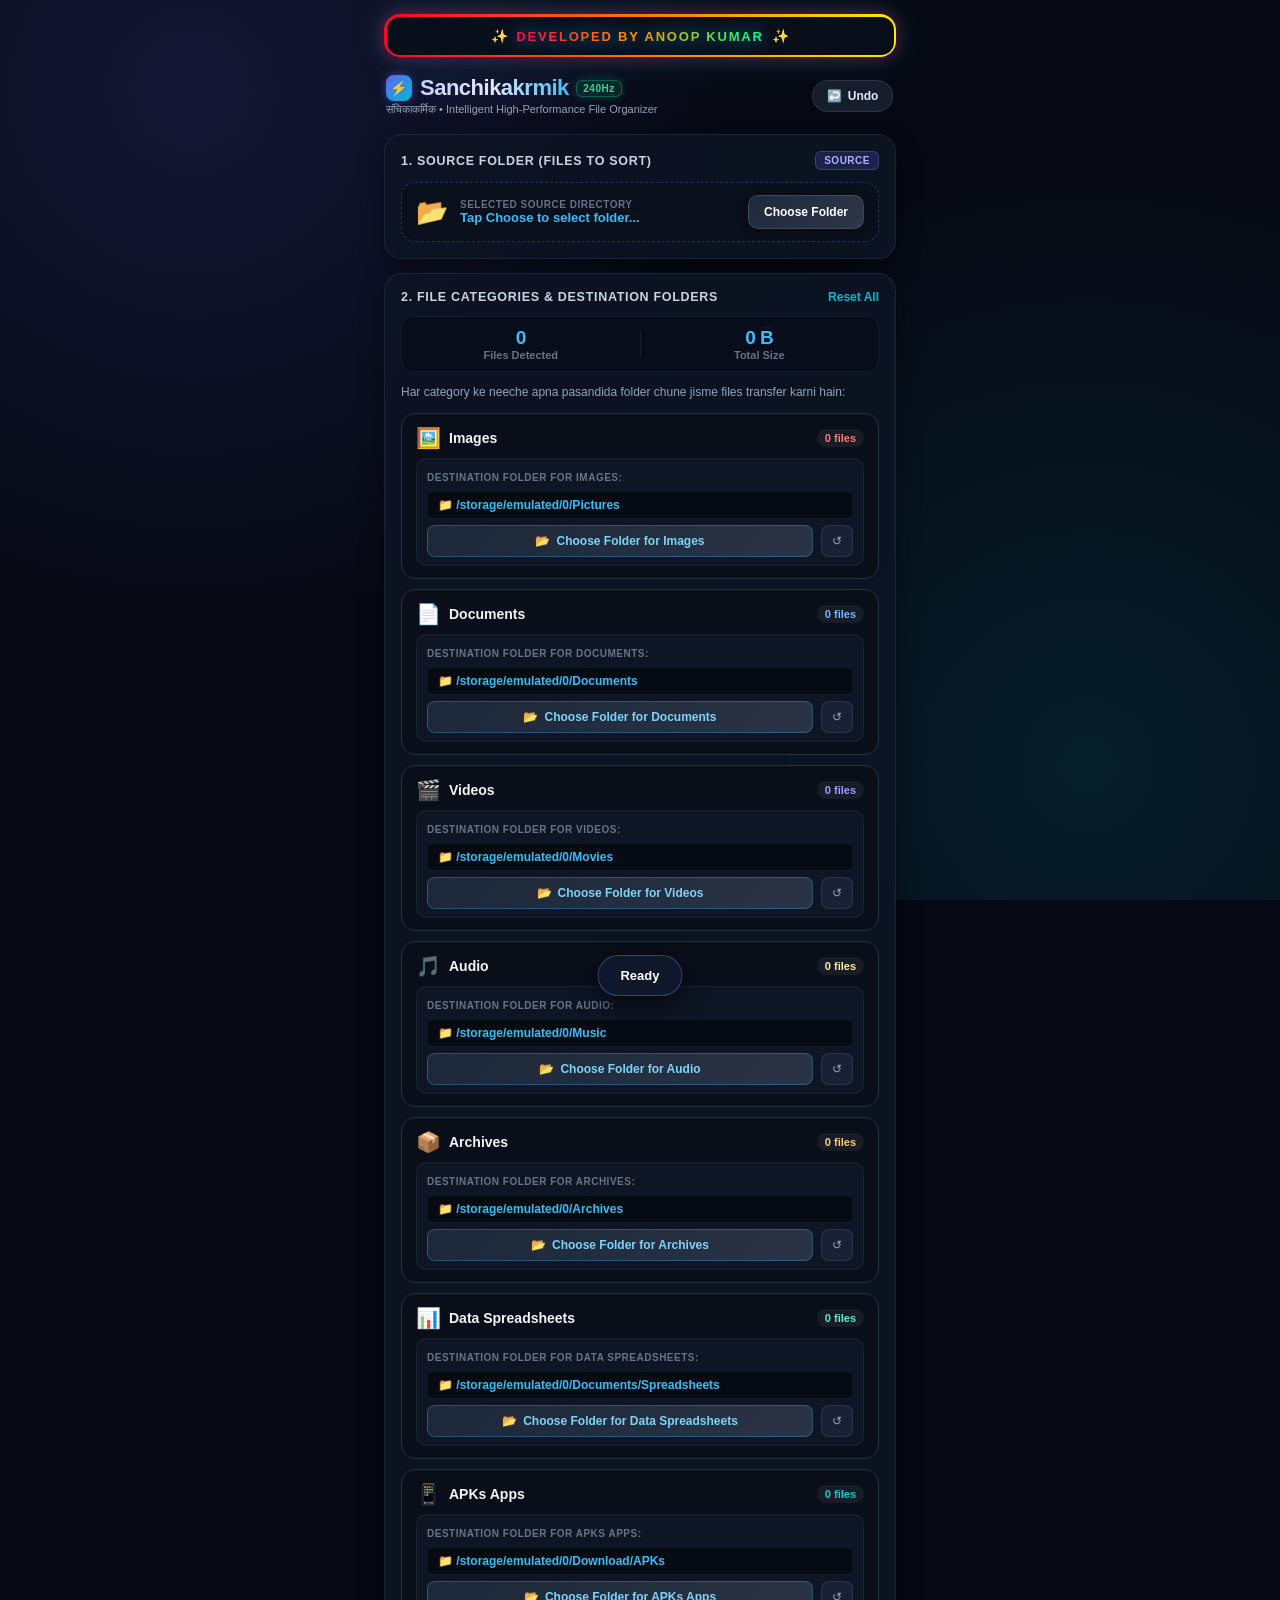
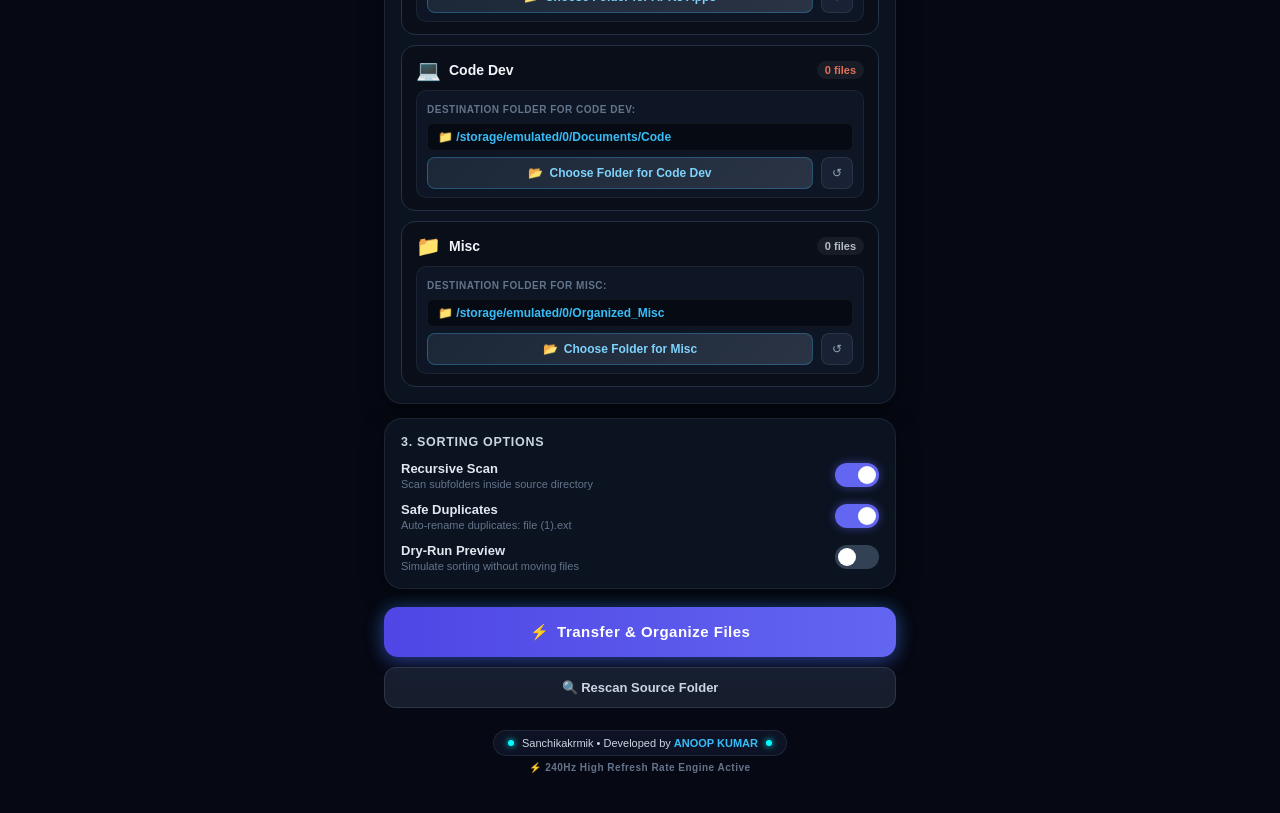
==== file-sorter-android/app/src/main/assets/index.html @ 0bb8a88a "feat: initial release of Sanchikakrmik Android app developed by ANOOP KUMAR - 100% Kotlin native imp" ====
<!DOCTYPE html>
<html lang="en">
<head>
    <meta charset="UTF-8">
    <meta name="viewport" content="width=device-width, initial-scale=1.0, maximum-scale=1.0, user-scalable=no, viewport-fit=cover">
    <title>Sanchikakrmik - Developed by ANOOP KUMAR</title>
    <link rel="stylesheet" href="style.css">
</head>
<body>

<div id="app">
    <!-- RGB BRANDING BANNER (Developed by ANOOP KUMAR in Chroma RGB) -->
    <div class="rgb-branding-card">
        <div class="rgb-glow-track"></div>
        <div class="rgb-content">
            <span class="rgb-sparkle-anim">✨</span>
            <div class="rgb-text-wrapper">
                <span class="rgb-text">DEVELOPED BY ANOOP KUMAR</span>
            </div>
            <span class="rgb-sparkle-anim">✨</span>
        </div>
    </div>

    <!-- App Header -->
    <header class="app-header">
        <div class="app-title-group">
            <div class="app-title-row">
                <span class="app-logo-badge">⚡</span>
                <h1 class="glow-title">Sanchikakrmik</h1>
                <span class="hz-badge">240Hz</span>
            </div>
            <p class="app-subtitle">संचिकाकर्मिक • Intelligent High-Performance File Organizer</p>
        </div>
        <button class="btn-icon-undo" id="btnUndo" onclick="onUndoClicked()" title="Revert last file move">
            <span class="undo-icon">↩️</span>
            <span>Undo</span>
        </button>
    </header>

    <!-- Permission Warning Banner -->
    <div class="perm-banner" id="permBanner" style="display: none;">
        <div class="perm-banner-content">
            <span class="perm-icon">⚠️</span>
            <div class="perm-text">
                <div class="perm-title">All Files Access Needed</div>
                <div class="perm-desc">Allow permission to access Download, DCIM & other folders without privacy blocks.</div>
            </div>
        </div>
        <button class="btn-grant-perm" onclick="requestStoragePermission()">Grant Access</button>
    </div>

    <!-- 1. Source Folder Selection Card -->
    <section class="card glass-card">
        <div class="card-header-row">
            <div class="card-title">1. Source Folder (Files to Sort)</div>
            <span class="badge badge-source">SOURCE</span>
        </div>
        <div class="folder-picker-box">
            <div class="folder-icon-pulse">📂</div>
            <div class="folder-info">
                <div class="folder-label">Selected Source Directory</div>
                <div class="folder-path" id="sourceFolderPath">Tap Choose to select folder...</div>
            </div>
            <button class="btn-browse" onclick="openFolderPicker('source')">Choose Folder</button>
        </div>
    </section>

    <!-- 2. Categories with Folder Selection Underneath Each Category -->
    <section class="card glass-card">
        <div class="card-header-row">
            <div class="card-title">2. File Categories & Destination Folders</div>
            <button class="btn-text-action" onclick="resetAllCategoryDestinations()">Reset All</button>
        </div>

        <div class="stats-row">
            <div class="stat-item">
                <div class="stat-val" id="totalFilesCount">0</div>
                <div class="stat-lbl">Files Detected</div>
            </div>
            <div class="stat-divider"></div>
            <div class="stat-item">
                <div class="stat-val" id="totalSizeText">0 B</div>
                <div class="stat-lbl">Total Size</div>
            </div>
        </div>

        <div class="section-hint">
            Har category ke neeche apna pasandida folder chune jisme files transfer karni hain:
        </div>

        <!-- Category Cards Container -->
        <div class="categories-container" id="categoriesContainer">
            <!-- Dynamically generated category cards -->
        </div>
    </section>

    <!-- 3. Sorting Options -->
    <section class="card glass-card">
        <div class="card-title">3. Sorting Options</div>
        <div class="options-list">
            <div class="option-row">
                <div class="option-text">
                    <span class="option-title">Recursive Scan</span>
                    <span class="option-desc">Scan subfolders inside source directory</span>
                </div>
                <label class="switch">
                    <input type="checkbox" id="toggleRecursive" checked onchange="onRecursiveToggle()">
                    <span class="slider"></span>
                </label>
            </div>
            <div class="option-row">
                <div class="option-text">
                    <span class="option-title">Safe Duplicates</span>
                    <span class="option-desc">Auto-rename duplicates: file (1).ext</span>
                </div>
                <label class="switch">
                    <input type="checkbox" id="toggleDuplicates" checked disabled>
                    <span class="slider"></span>
                </label>
            </div>
            <div class="option-row">
                <div class="option-text">
                    <span class="option-title">Dry-Run Preview</span>
                    <span class="option-desc">Simulate sorting without moving files</span>
                </div>
                <label class="switch">
                    <input type="checkbox" id="toggleDryRun">
                    <span class="slider"></span>
                </label>
            </div>
        </div>
    </section>

    <!-- Progress Card -->
    <section class="card glass-card" id="progressCard">
        <div class="progress-info">
            <span id="progressText">Transferring files...</span>
            <span id="progressPercent" class="rgb-pct-glow">0%</span>
        </div>
        <div class="progress-track">
            <div class="progress-fill" id="progressBarFill"></div>
        </div>
        <div class="progress-current-file" id="progressFile">Preparing files...</div>
    </section>

    <!-- Bottom Actions -->
    <div class="actions-group">
        <button class="btn-primary-rgb" id="btnStartSort" onclick="onStartSortClicked()">
            <span class="btn-icon">⚡</span>
            <span>Transfer &amp; Organize Files</span>
        </button>
        <button class="btn-secondary" id="btnScan" onclick="startScan()">
            <span>🔍 Rescan Source Folder</span>
        </button>
    </div>

    <!-- RGB Lighting Footer Branding -->
    <footer class="app-footer">
        <div class="rgb-footer-pill">
            <span class="rgb-glow-dot"></span>
            <span>Sanchikakrmik • Developed by <strong>ANOOP KUMAR</strong></span>
            <span class="rgb-glow-dot"></span>
        </div>
        <div class="hz-indicator">⚡ 240Hz High Refresh Rate Engine Active</div>
    </footer>
</div>

<!-- IN-APP FOLDER PICKER MODAL (Bypasses all Android Privacy Restrictions!) -->
<div class="modal-overlay" id="folderPickerModal" style="display: none;">
    <div class="modal-card">
        <div class="modal-header">
            <div class="modal-title-group">
                <span class="modal-icon">📂</span>
                <div class="modal-title" id="modalTitle">Select Folder</div>
            </div>
            <button class="btn-close-modal" onclick="closeFolderPicker()">✕</button>
        </div>

        <!-- Quick Shortcuts -->
        <div class="quick-shortcuts">
            <button class="chip" onclick="navigateShortcut('Download')">📥 Download</button>
            <button class="chip" onclick="navigateShortcut('Pictures')">🖼️ Pictures</button>
            <button class="chip" onclick="navigateShortcut('Music')">🎵 Music</button>
            <button class="chip" onclick="navigateShortcut('Movies')">🎬 Movies</button>
            <button class="chip" onclick="navigateShortcut('Documents')">📄 Documents</button>
            <button class="chip" onclick="navigateShortcut('DCIM')">📷 DCIM</button>
        </div>

        <!-- Breadcrumb Navigation Bar -->
        <div class="breadcrumbs-bar">
            <button class="btn-up-dir" id="btnUpDir" onclick="navigateUpDir()" title="Go up one folder">⬆️ Back</button>
            <div class="breadcrumb-path" id="breadcrumbPathText">/storage/emulated/0</div>
        </div>

        <!-- Folder List -->
        <div class="folder-list-container" id="modalFolderList">
            <div class="loading-folders">Loading folders...</div>
        </div>

        <!-- Modal Footer Actions -->
        <div class="modal-footer">
            <button class="btn-new-folder" onclick="promptCreateNewFolder()">+ New Folder</button>
            <button class="btn-select-current" onclick="confirmCurrentFolderSelection()">
                <span>✓ Select This Folder</span>
            </button>
        </div>
    </div>
</div>

<!-- Floating Toast -->
<div id="toast">Ready</div>

<script src="app.js"></script>

</body>
</html>
---- file-sorter-android/app/src/main/assets/style.css ----
:root {
    --bg-color: #060913;
    --card-bg: rgba(13, 20, 36, 0.85);
    --card-border: rgba(255, 255, 255, 0.08);
    --primary: #4f46e5;
    --primary-light: #6366f1;
    --accent-cyan: #06b6d4;
    --accent-emerald: #10b981;
    --text-main: #f8fafc;
    --text-muted: #94a3b8;
    --text-dim: #64748b;
    --success: #10b981;
    --warning: #f59e0b;
    --danger: #ef4444;

    /* 240Hz Easing Physics */
    --ease-240: cubic-bezier(0.16, 1, 0.3, 1);
}

* {
    box-sizing: border-box;
    margin: 0;
    padding: 0;
    font-family: -apple-system, BlinkMacSystemFont, "Segoe UI", Roboto, Helvetica, Arial, sans-serif;
    -webkit-tap-highlight-color: transparent;
    /* Force GPU Composition for 240Hz refresh rate */
    -webkit-font-smoothing: antialiased;
}

body {
    background-color: var(--bg-color);
    background-image: 
        radial-gradient(circle at 15% 10%, rgba(99, 102, 241, 0.15) 0%, transparent 40%),
        radial-gradient(circle at 85% 85%, rgba(6, 182, 212, 0.12) 0%, transparent 45%);
    background-attachment: fixed;
    color: var(--text-main);
    display: flex;
    justify-content: center;
    min-height: 100vh;
    overflow-x: hidden;
}

#app {
    width: 100%;
    max-width: 540px;
    padding: 14px;
    display: flex;
    flex-direction: column;
    gap: 14px;
    padding-bottom: 40px;
    transform: translate3d(0, 0, 0);
}

/* ======================================================== */
/* RGB LIGHTING BRANDING: "DEVELOPED BY ANOOP KUMAR"        */
/* ======================================================== */
.rgb-branding-card {
    position: relative;
    padding: 2.5px;
    border-radius: 16px;
    background: linear-gradient(
        90deg, 
        #ff0033, #ff7700, #ffea00, #00ff66, #00ffff, #0066ff, #9900ff, #ff00cc, #ff0033
    );
    background-size: 400% 400%;
    animation: rgb-chroma-flow 3.5s linear infinite;
    box-shadow: 
        0 0 16px rgba(255, 0, 100, 0.35),
        0 0 32px rgba(0, 255, 255, 0.2);
    transform: translate3d(0, 0, 0);
    will-change: background-position;
}

@keyframes rgb-chroma-flow {
    0% { background-position: 0% 50%; }
    50% { background-position: 100% 50%; }
    100% { background-position: 0% 50%; }
}

.rgb-content {
    background: #090e1b;
    border-radius: 13px;
    padding: 10px 14px;
    display: flex;
    align-items: center;
    justify-content: center;
    gap: 8px;
    position: relative;
}

.rgb-sparkle-anim {
    font-size: 14px;
    animation: sparkle-pulse 1.8s ease-in-out infinite alternate;
}

@keyframes sparkle-pulse {
    0% { transform: scale(0.85) rotate(0deg); opacity: 0.7; }
    100% { transform: scale(1.15) rotate(20deg); opacity: 1; }
}

.rgb-text {
    font-weight: 900;
    font-size: 13px;
    letter-spacing: 1.8px;
    text-transform: uppercase;
    background: linear-gradient(
        90deg, 
        #ff0055, #ff9900, #00ff88, #00ccff, #b700ff, #ff0077, #ff0055
    );
    background-size: 300% 300%;
    animation: rgb-text-shift 3s ease infinite;
    -webkit-background-clip: text;
    -webkit-text-fill-color: transparent;
    filter: drop-shadow(0 0 8px rgba(0, 220, 255, 0.6));
    text-align: center;
    white-space: nowrap;
}

@keyframes rgb-text-shift {
    0% { background-position: 0% 50%; }
    50% { background-position: 100% 50%; }
    100% { background-position: 0% 50%; }
}

/* ======================================================== */
/* APP HEADER & TITLE                                      */
/* ======================================================== */
.app-header {
    display: flex;
    justify-content: space-between;
    align-items: center;
    padding: 4px 2px;
}

.app-title-group {
    display: flex;
    flex-direction: column;
    gap: 2px;
}

.app-title-row {
    display: flex;
    align-items: center;
    gap: 8px;
}

.app-logo-badge {
    background: linear-gradient(135deg, #6366f1, #06b6d4);
    color: #fff;
    width: 26px;
    height: 26px;
    border-radius: 8px;
    display: flex;
    align-items: center;
    justify-content: center;
    font-size: 14px;
    box-shadow: 0 0 10px rgba(99, 102, 241, 0.5);
}

.glow-title {
    font-size: 22px;
    font-weight: 900;
    letter-spacing: -0.5px;
    background: linear-gradient(90deg, #c7d2fe, #e0e7ff, #38bdf8);
    -webkit-background-clip: text;
    -webkit-text-fill-color: transparent;
    filter: drop-shadow(0 0 12px rgba(99, 102, 241, 0.3));
}

.hz-badge {
    background: rgba(16, 185, 129, 0.15);
    border: 1px solid rgba(16, 185, 129, 0.4);
    color: #34d399;
    font-size: 10px;
    font-weight: 900;
    padding: 2px 6px;
    border-radius: 6px;
    letter-spacing: 0.5px;
    box-shadow: 0 0 8px rgba(52, 211, 153, 0.25);
}

.app-subtitle {
    font-size: 11px;
    color: var(--text-muted);
    font-weight: 500;
}

.btn-icon-undo {
    background: rgba(30, 41, 59, 0.7);
    border: 1px solid rgba(255, 255, 255, 0.1);
    color: #e2e8f0;
    padding: 8px 14px;
    border-radius: 20px;
    font-size: 12px;
    font-weight: 700;
    cursor: pointer;
    display: flex;
    align-items: center;
    gap: 6px;
    transition: transform 0.12s var(--ease-240), background 0.15s;
    backdrop-filter: blur(10px);
}

.btn-icon-undo:active {
    transform: scale(0.94);
    background: #334155;
}

/* ======================================================== */
/* PERMISSION WARNING BANNER                                */
/* ======================================================== */
.perm-banner {
    background: rgba(245, 158, 11, 0.12);
    border: 1px solid rgba(245, 158, 11, 0.45);
    border-radius: 14px;
    padding: 12px 14px;
    display: flex;
    align-items: center;
    justify-content: space-between;
    gap: 10px;
    backdrop-filter: blur(10px);
    animation: perm-glow 2.5s ease-in-out infinite alternate;
}

@keyframes perm-glow {
    0% { box-shadow: 0 0 10px rgba(245, 158, 11, 0.1); }
    100% { box-shadow: 0 0 20px rgba(245, 158, 11, 0.35); }
}

.perm-banner-content {
    display: flex;
    align-items: center;
    gap: 10px;
    flex: 1;
}

.perm-icon {
    font-size: 22px;
}

.perm-title {
    font-size: 13px;
    font-weight: 800;
    color: #fde68a;
}

.perm-desc {
    font-size: 11px;
    color: #cbd5e1;
    line-height: 1.3;
}

.btn-grant-perm {
    background: #f59e0b;
    color: #000;
    border: none;
    padding: 9px 14px;
    border-radius: 10px;
    font-size: 12px;
    font-weight: 800;
    cursor: pointer;
    flex-shrink: 0;
    box-shadow: 0 2px 10px rgba(245, 158, 11, 0.4);
    transition: transform 0.12s var(--ease-240);
}

.btn-grant-perm:active {
    transform: scale(0.95);
}

/* ======================================================== */
/* GLASS CARDS                                              */
/* ======================================================== */
.card {
    border-radius: 18px;
    padding: 16px;
    display: flex;
    flex-direction: column;
    gap: 12px;
    box-shadow: 0 8px 24px rgba(0, 0, 0, 0.4);
    position: relative;
    overflow: hidden;
}

.glass-card {
    background: var(--card-bg);
    border: 1px solid var(--card-border);
    backdrop-filter: blur(20px);
    -webkit-backdrop-filter: blur(20px);
}

.card-header-row {
    display: flex;
    justify-content: space-between;
    align-items: center;
}

.card-title {
    font-size: 12.5px;
    font-weight: 800;
    color: #cbd5e1;
    text-transform: uppercase;
    letter-spacing: 0.7px;
}

.badge-source {
    background: rgba(99, 102, 241, 0.2);
    color: #a5b4fc;
    border: 1px solid rgba(99, 102, 241, 0.4);
    font-size: 10px;
    font-weight: 800;
    padding: 3px 8px;
    border-radius: 6px;
    letter-spacing: 0.5px;
}

.btn-text-action {
    background: none;
    border: none;
    color: var(--accent-cyan);
    font-size: 12px;
    font-weight: 700;
    cursor: pointer;
    transition: opacity 0.15s;
}

.btn-text-action:active {
    opacity: 0.6;
}

.section-hint {
    font-size: 12px;
    color: var(--text-muted);
    line-height: 1.4;
}

/* Folder Picker Box */
.folder-picker-box {
    display: flex;
    align-items: center;
    gap: 12px;
    background: rgba(10, 16, 28, 0.85);
    padding: 12px 14px;
    border-radius: 14px;
    border: 1px dashed rgba(99, 102, 241, 0.35);
    transition: border-color 0.2s;
}

.folder-icon-pulse {
    font-size: 26px;
    animation: folder-glow 3s infinite alternate;
}

@keyframes folder-glow {
    0% { transform: scale(1); filter: drop-shadow(0 0 2px rgba(99, 102, 241, 0.3)); }
    100% { transform: scale(1.05); filter: drop-shadow(0 0 8px rgba(6, 182, 212, 0.6)); }
}

.folder-info {
    flex: 1;
    overflow: hidden;
}

.folder-label {
    font-size: 10px;
    color: var(--text-dim);
    text-transform: uppercase;
    font-weight: 700;
    letter-spacing: 0.5px;
}

.folder-path {
    font-size: 13px;
    font-weight: 700;
    color: #38bdf8;
    white-space: nowrap;
    overflow: hidden;
    text-overflow: ellipsis;
}

.btn-browse {
    background: linear-gradient(135deg, #1e293b, #2d3748);
    color: #fff;
    border: 1px solid rgba(255, 255, 255, 0.12);
    padding: 9px 15px;
    border-radius: 10px;
    font-size: 12px;
    font-weight: 800;
    cursor: pointer;
    flex-shrink: 0;
    box-shadow: 0 2px 8px rgba(0, 0, 0, 0.3);
    transition: transform 0.12s var(--ease-240), background 0.15s;
}

.btn-browse:active {
    transform: scale(0.95);
    background: #3b4e6b;
}

/* Stats Row */
.stats-row {
    display: flex;
    justify-content: space-around;
    align-items: center;
    padding: 10px 0;
    background: rgba(8, 14, 26, 0.85);
    border-radius: 12px;
    border: 1px solid rgba(255, 255, 255, 0.04);
}

.stat-item {
    text-align: center;
    flex: 1;
}

.stat-divider {
    width: 1px;
    height: 26px;
    background: rgba(255, 255, 255, 0.08);
}

.stat-val {
    font-size: 19px;
    font-weight: 900;
    color: #38bdf8;
    letter-spacing: -0.5px;
}

.stat-lbl {
    font-size: 11px;
    color: var(--text-dim);
    font-weight: 700;
}

/* ======================================================== */
/* CATEGORY CARDS WITH DESTINATION UNDERNEATH               */
/* ======================================================== */
.categories-container {
    display: flex;
    flex-direction: column;
    gap: 10px;
}

.category-card {
    background: rgba(9, 14, 25, 0.9);
    border: 1px solid var(--card-border);
    border-radius: 14px;
    padding: 12px 14px;
    display: flex;
    flex-direction: column;
    gap: 8px;
    transition: transform 0.15s var(--ease-240), border-color 0.2s;
    position: relative;
    overflow: hidden;
}

.category-card-top {
    display: flex;
    justify-content: space-between;
    align-items: center;
}

.category-title-wrap {
    display: flex;
    align-items: center;
    gap: 8px;
}

.cat-icon-badge {
    font-size: 20px;
}

.cat-title-name {
    font-size: 14px;
    font-weight: 800;
    color: #f1f5f9;
}

.cat-files-badge {
    font-size: 11px;
    font-weight: 800;
    padding: 3px 8px;
    border-radius: 10px;
    background: rgba(255, 255, 255, 0.06);
}

/* Destination Folder Box Directly Under Each Category */
.category-card-dest-box {
    background: rgba(18, 26, 44, 0.7);
    border: 1px solid rgba(255, 255, 255, 0.06);
    border-radius: 10px;
    padding: 8px 10px;
    display: flex;
    flex-direction: column;
    gap: 6px;
}

.cat-dest-label {
    font-size: 10px;
    color: var(--text-dim);
    text-transform: uppercase;
    font-weight: 700;
    letter-spacing: 0.5px;
}

.cat-dest-path-text {
    font-size: 12px;
    font-weight: 700;
    color: #38bdf8;
    white-space: nowrap;
    overflow: hidden;
    text-overflow: ellipsis;
    background: rgba(6, 10, 18, 0.9);
    padding: 6px 10px;
    border-radius: 6px;
    border: 1px solid rgba(255, 255, 255, 0.05);
}

.cat-dest-actions {
    display: flex;
    align-items: center;
    gap: 8px;
}

.btn-cat-choose-folder {
    flex: 1;
    background: linear-gradient(135deg, rgba(30, 41, 59, 0.9), rgba(45, 55, 72, 0.9));
    border: 1px solid rgba(56, 189, 248, 0.3);
    color: #7dd3fc;
    padding: 8px 12px;
    border-radius: 8px;
    font-size: 12px;
    font-weight: 800;
    cursor: pointer;
    display: flex;
    align-items: center;
    justify-content: center;
    gap: 6px;
    transition: transform 0.12s var(--ease-240), border-color 0.15s;
}

.btn-cat-choose-folder:active {
    transform: scale(0.97);
    border-color: #38bdf8;
}

.btn-cat-reset-dest {
    background: rgba(30, 41, 59, 0.7);
    border: 1px solid rgba(255, 255, 255, 0.08);
    color: var(--text-muted);
    padding: 8px 10px;
    border-radius: 8px;
    font-size: 12px;
    cursor: pointer;
    transition: transform 0.12s;
}

.btn-cat-reset-dest:active {
    transform: scale(0.92);
}

/* ======================================================== */
/* OPTIONS & SWITCHES                                       */
/* ======================================================== */
.options-list {
    display: flex;
    flex-direction: column;
    gap: 12px;
}

.option-row {
    display: flex;
    justify-content: space-between;
    align-items: center;
    font-size: 13px;
    color: #e2e8f0;
}

.option-text {
    display: flex;
    flex-direction: column;
    gap: 2px;
}

.option-title {
    font-weight: 700;
    font-size: 13px;
}

.option-desc {
    font-size: 11px;
    color: var(--text-dim);
}

.switch {
    position: relative;
    display: inline-block;
    width: 44px;
    height: 24px;
    flex-shrink: 0;
}

.switch input {
    opacity: 0;
    width: 0;
    height: 0;
}

.slider {
    position: absolute;
    cursor: pointer;
    top: 0; left: 0; right: 0; bottom: 0;
    background-color: #334155;
    transition: .22s var(--ease-240);
    border-radius: 24px;
}

.slider:before {
    position: absolute;
    content: "";
    height: 18px;
    width: 18px;
    left: 3px;
    bottom: 3px;
    background-color: white;
    transition: .22s var(--ease-240);
    border-radius: 50%;
}

input:checked + .slider {
    background-color: var(--primary-light);
    box-shadow: 0 0 10px rgba(99, 102, 241, 0.5);
}

input:checked + .slider:before {
    transform: translateX(20px);
}

/* ======================================================== */
/* ACTION BUTTONS & RGB CTA                                 */
/* ======================================================== */
.actions-group {
    display: flex;
    flex-direction: column;
    gap: 10px;
    margin-top: 4px;
}

.btn-primary-rgb {
    position: relative;
    background: linear-gradient(90deg, #4f46e5, #6366f1, #06b6d4, #4f46e5);
    background-size: 300% 300%;
    animation: rgb-btn-flow 4s ease infinite;
    color: #fff;
    border: none;
    padding: 16px;
    border-radius: 14px;
    font-size: 15px;
    font-weight: 900;
    letter-spacing: 0.5px;
    cursor: pointer;
    box-shadow: 
        0 4px 18px rgba(79, 70, 229, 0.45),
        0 0 20px rgba(6, 182, 212, 0.25);
    display: flex;
    justify-content: center;
    align-items: center;
    gap: 8px;
    transition: transform 0.12s var(--ease-240);
}

@keyframes rgb-btn-flow {
    0% { background-position: 0% 50%; }
    50% { background-position: 100% 50%; }
    100% { background-position: 0% 50%; }
}

.btn-primary-rgb:active {
    transform: scale(0.97);
}

.btn-primary-rgb:disabled {
    opacity: 0.6;
    cursor: not-allowed;
    animation: none;
}

.btn-secondary {
    background: rgba(30, 41, 59, 0.7);
    border: 1px solid rgba(255, 255, 255, 0.1);
    color: #cbd5e1;
    padding: 12px;
    border-radius: 12px;
    font-size: 13px;
    font-weight: 800;
    cursor: pointer;
    transition: transform 0.12s var(--ease-240), background 0.15s;
    backdrop-filter: blur(10px);
}

.btn-secondary:active {
    transform: scale(0.97);
    background: #334155;
}

/* ======================================================== */
/* PROGRESS CARD WITH FLOWING RGB GLOW                      */
/* ======================================================== */
#progressCard {
    display: none;
    background: rgba(15, 23, 42, 0.95);
    border: 1px solid rgba(99, 102, 241, 0.5);
    box-shadow: 0 0 20px rgba(99, 102, 241, 0.3);
}

.progress-info {
    display: flex;
    justify-content: space-between;
    font-size: 12px;
    font-weight: 800;
}

.rgb-pct-glow {
    color: #38bdf8;
    text-shadow: 0 0 8px rgba(56, 189, 248, 0.7);
}

.progress-track {
    width: 100%;
    height: 10px;
    background: rgba(30, 41, 59, 0.8);
    border-radius: 6px;
    overflow: hidden;
}

.progress-fill {
    width: 0%;
    height: 100%;
    background: linear-gradient(90deg, #38bdf8, #818cf8, #f43f5e, #38bdf8);
    background-size: 200% 200%;
    animation: rgb-progress-shine 1.8s linear infinite;
    transition: width 0.12s var(--ease-240);
}

@keyframes rgb-progress-shine {
    0% { background-position: 0% 50%; }
    100% { background-position: 100% 50%; }
}

.progress-current-file {
    font-size: 11px;
    color: #94a3b8;
    white-space: nowrap;
    overflow: hidden;
    text-overflow: ellipsis;
}

/* ======================================================== */
/* FOOTER BRANDING                                          */
/* ======================================================== */
.app-footer {
    display: flex;
    flex-direction: column;
    align-items: center;
    gap: 6px;
    padding-top: 8px;
    text-align: center;
}

.rgb-footer-pill {
    display: inline-flex;
    align-items: center;
    gap: 8px;
    background: rgba(15, 23, 42, 0.8);
    border: 1px solid rgba(255, 255, 255, 0.08);
    padding: 6px 14px;
    border-radius: 20px;
    font-size: 11px;
    color: #cbd5e1;
    backdrop-filter: blur(10px);
}

.rgb-footer-pill strong {
    color: #38bdf8;
}

.rgb-glow-dot {
    width: 6px;
    height: 6px;
    border-radius: 50%;
    background: #00ffff;
    box-shadow: 0 0 6px #00ffff;
    animation: rgb-dot-pulse 2s infinite alternate;
}

@keyframes rgb-dot-pulse {
    0% { background: #ff0055; box-shadow: 0 0 6px #ff0055; }
    50% { background: #00ff88; box-shadow: 0 0 6px #00ff88; }
    100% { background: #00ccff; box-shadow: 0 0 6px #00ccff; }
}

.hz-indicator {
    font-size: 10px;
    font-weight: 700;
    color: var(--text-dim);
    letter-spacing: 0.5px;
}

/* ======================================================== */
/* IN-APP FOLDER PICKER MODAL                               */
/* ======================================================== */
.modal-overlay {
    position: fixed;
    top: 0; left: 0; right: 0; bottom: 0;
    background: rgba(0, 0, 0, 0.85);
    backdrop-filter: blur(8px);
    -webkit-backdrop-filter: blur(8px);
    z-index: 2000;
    display: flex;
    justify-content: center;
    align-items: flex-end;
    padding: 0;
    animation: fadeIn 0.18s var(--ease-240);
}

@keyframes fadeIn {
    from { opacity: 0; }
    to { opacity: 1; }
}

@media (min-width: 540px) {
    .modal-overlay {
        align-items: center;
        padding: 20px;
    }
}

.modal-card {
    background: #0e1424;
    border: 1px solid rgba(255, 255, 255, 0.1);
    border-top-left-radius: 22px;
    border-top-right-radius: 22px;
    width: 100%;
    max-width: 520px;
    height: 84vh;
    display: flex;
    flex-direction: column;
    box-shadow: 0 -10px 40px rgba(0, 0, 0, 0.85);
    overflow: hidden;
    animation: slideUp 0.22s var(--ease-240);
}

@keyframes slideUp {
    from { transform: translateY(50px); opacity: 0.7; }
    to { transform: translateY(0); opacity: 1; }
}

@media (min-width: 540px) {
    .modal-card {
        border-radius: 22px;
        height: 76vh;
    }
}

.modal-header {
    display: flex;
    justify-content: space-between;
    align-items: center;
    padding: 14px 18px;
    border-bottom: 1px solid rgba(255, 255, 255, 0.08);
}

.modal-title-group {
    display: flex;
    align-items: center;
    gap: 8px;
}

.modal-icon {
    font-size: 18px;
}

.modal-title {
    font-size: 15px;
    font-weight: 800;
    color: #f3f4f6;
}

.btn-close-modal {
    background: rgba(255, 255, 255, 0.08);
    border: none;
    color: #cbd5e1;
    width: 32px;
    height: 32px;
    border-radius: 50%;
    font-size: 14px;
    font-weight: 700;
    cursor: pointer;
    display: flex;
    align-items: center;
    justify-content: center;
    transition: transform 0.12s;
}

.btn-close-modal:active {
    transform: scale(0.9);
}

/* Quick Shortcuts */
.quick-shortcuts {
    display: flex;
    gap: 6px;
    padding: 8px 14px;
    overflow-x: auto;
    background: rgba(6, 10, 18, 0.8);
    border-bottom: 1px solid rgba(255, 255, 255, 0.05);
    white-space: nowrap;
    -webkit-overflow-scrolling: touch;
}

.chip {
    background: rgba(30, 41, 59, 0.8);
    border: 1px solid rgba(255, 255, 255, 0.08);
    color: #cbd5e1;
    padding: 6px 11px;
    border-radius: 14px;
    font-size: 11px;
    font-weight: 700;
    cursor: pointer;
    flex-shrink: 0;
    transition: transform 0.12s, background 0.15s;
}

.chip:active {
    transform: scale(0.94);
    background: #38bdf8;
    color: #000;
}

/* Breadcrumbs */
.breadcrumbs-bar {
    display: flex;
    align-items: center;
    gap: 8px;
    padding: 10px 14px;
    background: rgba(10, 15, 26, 0.9);
    border-bottom: 1px solid rgba(255, 255, 255, 0.05);
}

.btn-up-dir {
    background: rgba(30, 41, 59, 0.8);
    border: 1px solid rgba(255, 255, 255, 0.1);
    color: #e5e7eb;
    padding: 5px 10px;
    border-radius: 8px;
    font-size: 11px;
    font-weight: 800;
    cursor: pointer;
    flex-shrink: 0;
    transition: transform 0.12s;
}

.btn-up-dir:active {
    transform: scale(0.92);
}

.breadcrumb-path {
    font-size: 12px;
    font-weight: 700;
    color: #38bdf8;
    white-space: nowrap;
    overflow: hidden;
    text-overflow: ellipsis;
}

/* Folder List */
.folder-list-container {
    flex: 1;
    overflow-y: auto;
    padding: 8px 12px;
    display: flex;
    flex-direction: column;
    gap: 5px;
}

.folder-item {
    display: flex;
    align-items: center;
    gap: 12px;
    padding: 11px 13px;
    border-radius: 12px;
    cursor: pointer;
    transition: background 0.12s var(--ease-240), transform 0.12s;
    background: rgba(255, 255, 255, 0.02);
    border: 1px solid rgba(255, 255, 255, 0.03);
}

.folder-item:active {
    background: rgba(99, 102, 241, 0.15);
    border-color: rgba(99, 102, 241, 0.3);
    transform: scale(0.985);
}

.folder-item-icon {
    font-size: 20px;
}

.folder-item-name {
    font-size: 13px;
    font-weight: 700;
    color: #f3f4f6;
    flex: 1;
    white-space: nowrap;
    overflow: hidden;
    text-overflow: ellipsis;
}

.folder-item-chevron {
    color: var(--text-dim);
    font-size: 14px;
}

.loading-folders, .empty-folders {
    text-align: center;
    color: var(--text-muted);
    font-size: 13px;
    padding: 36px 12px;
}

/* Modal Footer */
.modal-footer {
    display: flex;
    align-items: center;
    gap: 10px;
    padding: 12px 14px;
    background: rgba(8, 12, 22, 0.95);
    border-top: 1px solid rgba(255, 255, 255, 0.06);
}

.btn-new-folder {
    background: rgba(30, 41, 59, 0.8);
    border: 1px solid rgba(255, 255, 255, 0.1);
    color: #cbd5e1;
    padding: 12px 14px;
    border-radius: 10px;
    font-size: 12px;
    font-weight: 800;
    cursor: pointer;
    white-space: nowrap;
    transition: transform 0.12s;
}

.btn-new-folder:active {
    transform: scale(0.94);
}

.btn-select-current {
    flex: 1;
    background: linear-gradient(90deg, #10b981, #059669);
    border: none;
    color: #fff;
    padding: 12px 16px;
    border-radius: 10px;
    font-size: 13px;
    font-weight: 900;
    cursor: pointer;
    box-shadow: 0 2px 12px rgba(16, 185, 129, 0.4);
    text-align: center;
    transition: transform 0.12s var(--ease-240);
}

.btn-select-current:active {
    transform: scale(0.97);
}

/* Toast */
#toast {
    position: fixed;
    bottom: 24px;
    left: 50%;
    transform: translateX(-50%) translateY(120px);
    background: #0f172a;
    border: 1px solid rgba(99, 102, 241, 0.5);
    color: #fff;
    padding: 12px 22px;
    border-radius: 30px;
    font-size: 13px;
    font-weight: 700;
    box-shadow: 0 8px 26px rgba(0, 0, 0, 0.7);
    transition: transform 0.25s var(--ease-240);
    z-index: 3000;
    max-width: 90vw;
    text-align: center;
}

#toast.show {
    transform: translateX(-50%) translateY(0);
}
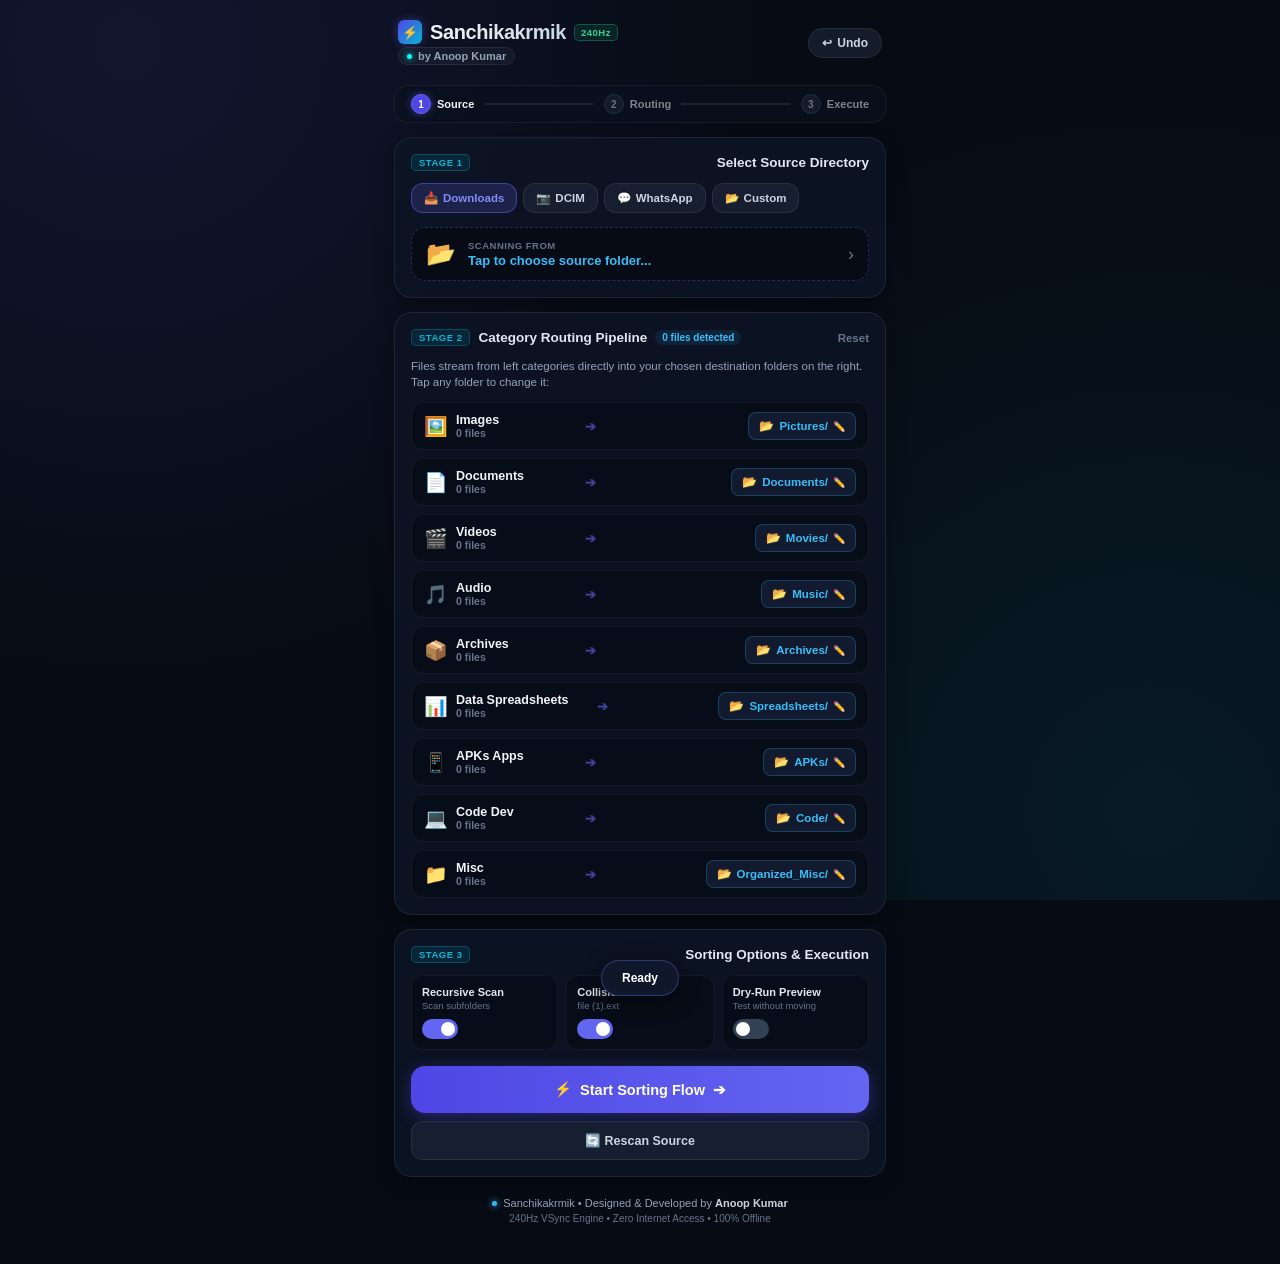
==== commit 080a1892: "feat(ui): redesign interface using guided pipeline flow and discreet branding - Visual 3-Stage Pipel" ====
--- a/file-sorter-android/app/src/main/assets/index.html
+++ b/file-sorter-android/app/src/main/assets/index.html
@@ -3,125 +3,151 @@
 <head>
     <meta charset="UTF-8">
     <meta name="viewport" content="width=device-width, initial-scale=1.0, maximum-scale=1.0, user-scalable=no, viewport-fit=cover">
-    <title>Sanchikakrmik - Developed by ANOOP KUMAR</title>
+    <title>Sanchikakrmik - Intelligent Storage Flow</title>
     <link rel="stylesheet" href="style.css">
 </head>
 <body>
 
 <div id="app">
-    <!-- RGB BRANDING BANNER (Developed by ANOOP KUMAR in Chroma RGB) -->
-    <div class="rgb-branding-card">
-        <div class="rgb-glow-track"></div>
-        <div class="rgb-content">
-            <span class="rgb-sparkle-anim">✨</span>
-            <div class="rgb-text-wrapper">
-                <span class="rgb-text">DEVELOPED BY ANOOP KUMAR</span>
-            </div>
-            <span class="rgb-sparkle-anim">✨</span>
-        </div>
-    </div>
-
-    <!-- App Header -->
+    <!-- Header with discreet, elegant branding -->
     <header class="app-header">
-        <div class="app-title-group">
-            <div class="app-title-row">
-                <span class="app-logo-badge">⚡</span>
-                <h1 class="glow-title">Sanchikakrmik</h1>
-                <span class="hz-badge">240Hz</span>
-            </div>
-            <p class="app-subtitle">संचिकाकर्मिक • Intelligent High-Performance File Organizer</p>
-        </div>
-        <button class="btn-icon-undo" id="btnUndo" onclick="onUndoClicked()" title="Revert last file move">
-            <span class="undo-icon">↩️</span>
+        <div class="brand-group">
+            <div class="logo-title-row">
+                <div class="logo-gem">⚡</div>
+                <h1 class="brand-title">Sanchikakrmik</h1>
+                <span class="hz-tag">240Hz</span>
+            </div>
+            <div class="creator-badge" title="Developer">
+                <span class="rgb-mini-pulse"></span>
+                <span class="creator-text">by Anoop Kumar</span>
+            </div>
+        </div>
+
+        <button class="btn-undo-subtle" id="btnUndo" onclick="onUndoClicked()" title="Revert last move operation">
+            <span class="undo-icon">↩</span>
             <span>Undo</span>
         </button>
     </header>
 
-    <!-- Permission Warning Banner -->
-    <div class="perm-banner" id="permBanner" style="display: none;">
-        <div class="perm-banner-content">
-            <span class="perm-icon">⚠️</span>
-            <div class="perm-text">
+    <!-- Storage Permission Banner (auto-hides when granted) -->
+    <div class="perm-card" id="permBanner" style="display: none;">
+        <div class="perm-left">
+            <span class="perm-icon">🛡️</span>
+            <div class="perm-copy">
                 <div class="perm-title">All Files Access Needed</div>
-                <div class="perm-desc">Allow permission to access Download, DCIM & other folders without privacy blocks.</div>
-            </div>
-        </div>
-        <button class="btn-grant-perm" onclick="requestStoragePermission()">Grant Access</button>
+                <div class="perm-sub">Allow permission to access Download, DCIM & other folders without privacy blocks.</div>
+            </div>
+        </div>
+        <button class="btn-perm-grant" onclick="requestStoragePermission()">Grant Access</button>
     </div>
 
-    <!-- 1. Source Folder Selection Card -->
-    <section class="card glass-card">
-        <div class="card-header-row">
-            <div class="card-title">1. Source Folder (Files to Sort)</div>
-            <span class="badge badge-source">SOURCE</span>
-        </div>
-        <div class="folder-picker-box">
-            <div class="folder-icon-pulse">📂</div>
-            <div class="folder-info">
-                <div class="folder-label">Selected Source Directory</div>
-                <div class="folder-path" id="sourceFolderPath">Tap Choose to select folder...</div>
-            </div>
-            <button class="btn-browse" onclick="openFolderPicker('source')">Choose Folder</button>
+    <!-- Visual Flow Pipeline Stepper -->
+    <div class="flow-stepper">
+        <div class="step-item active" id="step1">
+            <div class="step-dot">1</div>
+            <span class="step-label">Source</span>
+        </div>
+        <div class="step-track" id="track1"></div>
+        <div class="step-item" id="step2">
+            <div class="step-dot">2</div>
+            <span class="step-label">Routing</span>
+        </div>
+        <div class="step-track" id="track2"></div>
+        <div class="step-item" id="step3">
+            <div class="step-dot">3</div>
+            <span class="step-label">Execute</span>
+        </div>
+    </div>
+
+    <!-- FLOW STAGE 1: SOURCE DIRECTORY -->
+    <section class="flow-card">
+        <div class="flow-card-head">
+            <div class="flow-stage-tag">STAGE 1</div>
+            <h2 class="flow-card-title">Select Source Directory</h2>
+        </div>
+
+        <!-- Quick Preset Shortcuts -->
+        <div class="source-presets">
+            <button class="preset-chip active" id="presetDownloads" onclick="applyPresetSource('Download')">
+                <span>📥</span> Downloads
+            </button>
+            <button class="preset-chip" id="presetDCIM" onclick="applyPresetSource('DCIM')">
+                <span>📷</span> DCIM
+            </button>
+            <button class="preset-chip" id="presetWhatsApp" onclick="applyPresetSource('Android/media/com.whatsapp/WhatsApp/Media')">
+                <span>💬</span> WhatsApp
+            </button>
+            <button class="preset-chip" id="presetCustom" onclick="openFolderPicker('source')">
+                <span>📂</span> Custom
+            </button>
+        </div>
+
+        <!-- Selected Source Path Display -->
+        <div class="source-display-box" onclick="openFolderPicker('source')">
+            <div class="source-icon">📂</div>
+            <div class="source-info">
+                <span class="source-hint">SCANNING FROM</span>
+                <span class="source-path" id="sourceFolderPath">Tap to choose source folder...</span>
+            </div>
+            <span class="source-chevron">›</span>
         </div>
     </section>
 
-    <!-- 2. Categories with Folder Selection Underneath Each Category -->
-    <section class="card glass-card">
-        <div class="card-header-row">
-            <div class="card-title">2. File Categories & Destination Folders</div>
-            <button class="btn-text-action" onclick="resetAllCategoryDestinations()">Reset All</button>
-        </div>
-
-        <div class="stats-row">
-            <div class="stat-item">
-                <div class="stat-val" id="totalFilesCount">0</div>
-                <div class="stat-lbl">Files Detected</div>
-            </div>
-            <div class="stat-divider"></div>
-            <div class="stat-item">
-                <div class="stat-val" id="totalSizeText">0 B</div>
-                <div class="stat-lbl">Total Size</div>
-            </div>
-        </div>
-
-        <div class="section-hint">
-            Har category ke neeche apna pasandida folder chune jisme files transfer karni hain:
-        </div>
-
-        <!-- Category Cards Container -->
-        <div class="categories-container" id="categoriesContainer">
-            <!-- Dynamically generated category cards -->
+    <!-- FLOW STAGE 2: CATEGORY ROUTING PIPELINE -->
+    <section class="flow-card">
+        <div class="flow-card-head">
+            <div class="flow-stage-tag">STAGE 2</div>
+            <div class="flow-card-title-group">
+                <h2 class="flow-card-title">Category Routing Pipeline</h2>
+                <span class="stats-badge" id="statsSummaryBadge">0 files detected</span>
+            </div>
+            <button class="btn-link" onclick="resetAllCategoryDestinations()">Reset</button>
+        </div>
+
+        <p class="flow-stage-desc">
+            Files stream from left categories directly into your chosen destination folders on the right. Tap any folder to change it:
+        </p>
+
+        <!-- Category Flow Stream List -->
+        <div class="flow-pipeline-container" id="pipelineContainer">
+            <!-- Dynamically populated category flow items -->
         </div>
     </section>
 
-    <!-- 3. Sorting Options -->
-    <section class="card glass-card">
-        <div class="card-title">3. Sorting Options</div>
-        <div class="options-list">
-            <div class="option-row">
-                <div class="option-text">
-                    <span class="option-title">Recursive Scan</span>
-                    <span class="option-desc">Scan subfolders inside source directory</span>
+    <!-- FLOW STAGE 3: OPTIONS & EXECUTE FLOW -->
+    <section class="flow-card">
+        <div class="flow-card-head">
+            <div class="flow-stage-tag">STAGE 3</div>
+            <h2 class="flow-card-title">Sorting Options &amp; Execution</h2>
+        </div>
+
+        <div class="options-grid">
+            <div class="option-pill">
+                <div class="option-meta">
+                    <span class="opt-title">Recursive Scan</span>
+                    <span class="opt-desc">Scan subfolders</span>
                 </div>
                 <label class="switch">
                     <input type="checkbox" id="toggleRecursive" checked onchange="onRecursiveToggle()">
                     <span class="slider"></span>
                 </label>
             </div>
-            <div class="option-row">
-                <div class="option-text">
-                    <span class="option-title">Safe Duplicates</span>
-                    <span class="option-desc">Auto-rename duplicates: file (1).ext</span>
+
+            <div class="option-pill">
+                <div class="option-meta">
+                    <span class="opt-title">Collision-Safe</span>
+                    <span class="opt-desc">file (1).ext</span>
                 </div>
                 <label class="switch">
                     <input type="checkbox" id="toggleDuplicates" checked disabled>
                     <span class="slider"></span>
                 </label>
             </div>
-            <div class="option-row">
-                <div class="option-text">
-                    <span class="option-title">Dry-Run Preview</span>
-                    <span class="option-desc">Simulate sorting without moving files</span>
+
+            <div class="option-pill">
+                <div class="option-meta">
+                    <span class="opt-title">Dry-Run Preview</span>
+                    <span class="opt-desc">Test without moving</span>
                 </div>
                 <label class="switch">
                     <input type="checkbox" id="toggleDryRun">
@@ -129,54 +155,54 @@
                 </label>
             </div>
         </div>
+
+        <!-- Live Flow Progress (Shown while running) -->
+        <div class="flow-progress-card" id="progressCard" style="display: none;">
+            <div class="progress-meta">
+                <span id="progressText">Transferring files...</span>
+                <span id="progressPercent" class="pct-glow">0%</span>
+            </div>
+            <div class="progress-track">
+                <div class="progress-fill" id="progressBarFill"></div>
+            </div>
+            <div class="progress-stream-file" id="progressFile">Preparing files...</div>
+        </div>
+
+        <!-- Action Trigger Buttons -->
+        <div class="flow-actions">
+            <button class="btn-flow-primary" id="btnStartSort" onclick="onStartSortClicked()">
+                <span class="flow-btn-icon">⚡</span>
+                <span>Start Sorting Flow</span>
+                <span class="flow-btn-arrow">➔</span>
+            </button>
+            <button class="btn-flow-secondary" id="btnScan" onclick="startScan()">
+                <span>🔄 Rescan Source</span>
+            </button>
+        </div>
     </section>
 
-    <!-- Progress Card -->
-    <section class="card glass-card" id="progressCard">
-        <div class="progress-info">
-            <span id="progressText">Transferring files...</span>
-            <span id="progressPercent" class="rgb-pct-glow">0%</span>
-        </div>
-        <div class="progress-track">
-            <div class="progress-fill" id="progressBarFill"></div>
-        </div>
-        <div class="progress-current-file" id="progressFile">Preparing files...</div>
-    </section>
-
-    <!-- Bottom Actions -->
-    <div class="actions-group">
-        <button class="btn-primary-rgb" id="btnStartSort" onclick="onStartSortClicked()">
-            <span class="btn-icon">⚡</span>
-            <span>Transfer &amp; Organize Files</span>
-        </button>
-        <button class="btn-secondary" id="btnScan" onclick="startScan()">
-            <span>🔍 Rescan Source Folder</span>
-        </button>
-    </div>
-
-    <!-- RGB Lighting Footer Branding -->
+    <!-- Subtle Footer Branding -->
     <footer class="app-footer">
-        <div class="rgb-footer-pill">
-            <span class="rgb-glow-dot"></span>
-            <span>Sanchikakrmik • Developed by <strong>ANOOP KUMAR</strong></span>
-            <span class="rgb-glow-dot"></span>
-        </div>
-        <div class="hz-indicator">⚡ 240Hz High Refresh Rate Engine Active</div>
+        <div class="footer-creds">
+            <span class="footer-rgb-dot"></span>
+            <span>Sanchikakrmik • Designed &amp; Developed by <strong>Anoop Kumar</strong></span>
+        </div>
+        <div class="footer-sub">240Hz VSync Engine • Zero Internet Access • 100% Offline</div>
     </footer>
 </div>
 
-<!-- IN-APP FOLDER PICKER MODAL (Bypasses all Android Privacy Restrictions!) -->
+<!-- IN-APP FOLDER PICKER MODAL -->
 <div class="modal-overlay" id="folderPickerModal" style="display: none;">
     <div class="modal-card">
         <div class="modal-header">
-            <div class="modal-title-group">
+            <div class="modal-header-meta">
                 <span class="modal-icon">📂</span>
                 <div class="modal-title" id="modalTitle">Select Folder</div>
             </div>
             <button class="btn-close-modal" onclick="closeFolderPicker()">✕</button>
         </div>
 
-        <!-- Quick Shortcuts -->
+        <!-- Quick Shortcut Pills -->
         <div class="quick-shortcuts">
             <button class="chip" onclick="navigateShortcut('Download')">📥 Download</button>
             <button class="chip" onclick="navigateShortcut('Pictures')">🖼️ Pictures</button>
@@ -188,7 +214,7 @@
 
         <!-- Breadcrumb Navigation Bar -->
         <div class="breadcrumbs-bar">
-            <button class="btn-up-dir" id="btnUpDir" onclick="navigateUpDir()" title="Go up one folder">⬆️ Back</button>
+            <button class="btn-up-dir" id="btnUpDir" onclick="navigateUpDir()" title="Go up one folder">⬆ Up</button>
             <div class="breadcrumb-path" id="breadcrumbPathText">/storage/emulated/0</div>
         </div>
 
--- a/file-sorter-android/app/src/main/assets/style.css
+++ b/file-sorter-android/app/src/main/assets/style.css
@@ -1,6 +1,6 @@
 :root {
-    --bg-color: #060913;
-    --card-bg: rgba(13, 20, 36, 0.85);
+    --bg-color: #070b14;
+    --card-bg: rgba(13, 20, 36, 0.88);
     --card-border: rgba(255, 255, 255, 0.08);
     --primary: #4f46e5;
     --primary-light: #6366f1;
@@ -9,11 +9,7 @@
     --text-main: #f8fafc;
     --text-muted: #94a3b8;
     --text-dim: #64748b;
-    --success: #10b981;
-    --warning: #f59e0b;
-    --danger: #ef4444;
-
-    /* 240Hz Easing Physics */
+    --flow-line: rgba(99, 102, 241, 0.3);
     --ease-240: cubic-bezier(0.16, 1, 0.3, 1);
 }
 
@@ -23,15 +19,14 @@
     padding: 0;
     font-family: -apple-system, BlinkMacSystemFont, "Segoe UI", Roboto, Helvetica, Arial, sans-serif;
     -webkit-tap-highlight-color: transparent;
-    /* Force GPU Composition for 240Hz refresh rate */
     -webkit-font-smoothing: antialiased;
 }
 
 body {
     background-color: var(--bg-color);
     background-image: 
-        radial-gradient(circle at 15% 10%, rgba(99, 102, 241, 0.15) 0%, transparent 40%),
-        radial-gradient(circle at 85% 85%, rgba(6, 182, 212, 0.12) 0%, transparent 45%);
+        radial-gradient(circle at 10% 5%, rgba(99, 102, 241, 0.12) 0%, transparent 45%),
+        radial-gradient(circle at 90% 90%, rgba(6, 182, 212, 0.09) 0%, transparent 50%);
     background-attachment: fixed;
     color: var(--text-main);
     display: flex;
@@ -42,7 +37,7 @@
 
 #app {
     width: 100%;
-    max-width: 540px;
+    max-width: 520px;
     padding: 14px;
     display: flex;
     flex-direction: column;
@@ -52,324 +47,324 @@
 }
 
 /* ======================================================== */
-/* RGB LIGHTING BRANDING: "DEVELOPED BY ANOOP KUMAR"        */
-/* ======================================================== */
-.rgb-branding-card {
-    position: relative;
-    padding: 2.5px;
-    border-radius: 16px;
-    background: linear-gradient(
-        90deg, 
-        #ff0033, #ff7700, #ffea00, #00ff66, #00ffff, #0066ff, #9900ff, #ff00cc, #ff0033
-    );
-    background-size: 400% 400%;
-    animation: rgb-chroma-flow 3.5s linear infinite;
-    box-shadow: 
-        0 0 16px rgba(255, 0, 100, 0.35),
-        0 0 32px rgba(0, 255, 255, 0.2);
-    transform: translate3d(0, 0, 0);
-    will-change: background-position;
-}
-
-@keyframes rgb-chroma-flow {
-    0% { background-position: 0% 50%; }
-    50% { background-position: 100% 50%; }
-    100% { background-position: 0% 50%; }
-}
-
-.rgb-content {
-    background: #090e1b;
-    border-radius: 13px;
-    padding: 10px 14px;
+/* 1. HEADER & SUBTLE DISCREET BRANDING                     */
+/* ======================================================== */
+.app-header {
+    display: flex;
+    justify-content: space-between;
+    align-items: center;
+    padding: 6px 4px;
+}
+
+.brand-group {
+    display: flex;
+    flex-direction: column;
+    gap: 3px;
+}
+
+.logo-title-row {
+    display: flex;
+    align-items: center;
+    gap: 8px;
+}
+
+.logo-gem {
+    background: linear-gradient(135deg, #4f46e5, #06b6d4);
+    color: #fff;
+    width: 24px;
+    height: 24px;
+    border-radius: 6px;
     display: flex;
     align-items: center;
     justify-content: center;
-    gap: 8px;
-    position: relative;
-}
-
-.rgb-sparkle-anim {
-    font-size: 14px;
-    animation: sparkle-pulse 1.8s ease-in-out infinite alternate;
-}
-
-@keyframes sparkle-pulse {
-    0% { transform: scale(0.85) rotate(0deg); opacity: 0.7; }
-    100% { transform: scale(1.15) rotate(20deg); opacity: 1; }
-}
-
-.rgb-text {
-    font-weight: 900;
     font-size: 13px;
-    letter-spacing: 1.8px;
-    text-transform: uppercase;
-    background: linear-gradient(
-        90deg, 
-        #ff0055, #ff9900, #00ff88, #00ccff, #b700ff, #ff0077, #ff0055
-    );
-    background-size: 300% 300%;
-    animation: rgb-text-shift 3s ease infinite;
+    box-shadow: 0 0 10px rgba(99, 102, 241, 0.4);
+}
+
+.brand-title {
+    font-size: 20px;
+    font-weight: 800;
+    letter-spacing: -0.4px;
+    background: linear-gradient(90deg, #f1f5f9, #cbd5e1);
     -webkit-background-clip: text;
     -webkit-text-fill-color: transparent;
-    filter: drop-shadow(0 0 8px rgba(0, 220, 255, 0.6));
-    text-align: center;
+}
+
+.hz-tag {
+    background: rgba(16, 185, 129, 0.12);
+    border: 1px solid rgba(16, 185, 129, 0.35);
+    color: #34d399;
+    font-size: 9.5px;
+    font-weight: 800;
+    padding: 2px 6px;
+    border-radius: 5px;
+    letter-spacing: 0.5px;
+}
+
+/* Subtle, tasteful Anoop Kumar credit (not disturbing!) */
+.creator-badge {
+    display: inline-flex;
+    align-items: center;
+    gap: 6px;
+    background: rgba(255, 255, 255, 0.04);
+    border: 1px solid rgba(255, 255, 255, 0.07);
+    padding: 2px 8px;
+    border-radius: 12px;
+    width: fit-content;
+}
+
+.rgb-mini-pulse {
+    width: 5px;
+    height: 5px;
+    border-radius: 50%;
+    background: #00ffff;
+    box-shadow: 0 0 6px #00ffff;
+    animation: rgb-dot 2.5s infinite alternate;
+}
+
+@keyframes rgb-dot {
+    0% { background: #ff0055; box-shadow: 0 0 6px #ff0055; }
+    50% { background: #00ff88; box-shadow: 0 0 6px #00ff88; }
+    100% { background: #00ccff; box-shadow: 0 0 6px #00ccff; }
+}
+
+.creator-text {
+    font-size: 11px;
+    font-weight: 600;
+    color: var(--text-muted);
+}
+
+.btn-undo-subtle {
+    background: rgba(30, 41, 59, 0.6);
+    border: 1px solid rgba(255, 255, 255, 0.08);
+    color: #cbd5e1;
+    padding: 7px 13px;
+    border-radius: 16px;
+    font-size: 12px;
+    font-weight: 700;
+    cursor: pointer;
+    display: flex;
+    align-items: center;
+    gap: 5px;
+    transition: transform 0.12s var(--ease-240), background 0.15s;
+}
+
+.btn-undo-subtle:active {
+    transform: scale(0.93);
+    background: #334155;
+}
+
+/* ======================================================== */
+/* 2. VISUAL FLOW STEPPER PIPELINE                          */
+/* ======================================================== */
+.flow-stepper {
+    display: flex;
+    align-items: center;
+    justify-content: space-between;
+    background: rgba(11, 17, 31, 0.7);
+    border: 1px solid rgba(255, 255, 255, 0.06);
+    border-radius: 14px;
+    padding: 8px 16px;
+}
+
+.step-item {
+    display: flex;
+    align-items: center;
+    gap: 6px;
+    opacity: 0.5;
+    transition: opacity 0.2s, transform 0.2s;
+}
+
+.step-item.active {
+    opacity: 1;
+}
+
+.step-dot {
+    width: 20px;
+    height: 20px;
+    border-radius: 50%;
+    background: #1e293b;
+    border: 1px solid rgba(255, 255, 255, 0.15);
+    color: #cbd5e1;
+    font-size: 10px;
+    font-weight: 800;
+    display: flex;
+    align-items: center;
+    justify-content: center;
+}
+
+.step-item.active .step-dot {
+    background: var(--primary);
+    border-color: var(--primary-light);
+    color: #fff;
+    box-shadow: 0 0 8px rgba(99, 102, 241, 0.5);
+}
+
+.step-label {
+    font-size: 11px;
+    font-weight: 700;
+    color: #f1f5f9;
+}
+
+.step-track {
+    flex: 1;
+    height: 2px;
+    background: rgba(255, 255, 255, 0.08);
+    margin: 0 10px;
+    position: relative;
+    overflow: hidden;
+}
+
+.step-track.filled {
+    background: var(--primary);
+}
+
+/* ======================================================== */
+/* 3. FLOW STAGE CARDS                                      */
+/* ======================================================== */
+.flow-card {
+    background: var(--card-bg);
+    border: 1px solid var(--card-border);
+    border-radius: 18px;
+    padding: 16px;
+    display: flex;
+    flex-direction: column;
+    gap: 12px;
+    backdrop-filter: blur(16px);
+    box-shadow: 0 6px 20px rgba(0, 0, 0, 0.35);
+}
+
+.flow-card-head {
+    display: flex;
+    align-items: center;
+    justify-content: space-between;
+    gap: 8px;
+}
+
+.flow-stage-tag {
+    font-size: 9.5px;
+    font-weight: 800;
+    color: var(--accent-cyan);
+    background: rgba(6, 182, 212, 0.12);
+    border: 1px solid rgba(6, 182, 212, 0.28);
+    padding: 2px 7px;
+    border-radius: 5px;
+    letter-spacing: 0.5px;
+}
+
+.flow-card-title-group {
+    flex: 1;
+    display: flex;
+    align-items: center;
+    gap: 8px;
+}
+
+.flow-card-title {
+    font-size: 13.5px;
+    font-weight: 800;
+    color: #e2e8f0;
+}
+
+.stats-badge {
+    font-size: 10px;
+    font-weight: 700;
+    color: #38bdf8;
+    background: rgba(56, 189, 248, 0.1);
+    padding: 2px 7px;
+    border-radius: 8px;
+}
+
+.btn-link {
+    background: none;
+    border: none;
+    color: var(--text-dim);
+    font-size: 11.5px;
+    font-weight: 700;
+    cursor: pointer;
+}
+
+.btn-link:active {
+    color: #fff;
+}
+
+.flow-stage-desc {
+    font-size: 11.5px;
+    color: var(--text-muted);
+    line-height: 1.4;
+}
+
+/* ======================================================== */
+/* STAGE 1: SOURCE PRESETS & DISPLAY                        */
+/* ======================================================== */
+.source-presets {
+    display: flex;
+    gap: 6px;
+    overflow-x: auto;
+    padding-bottom: 2px;
+}
+
+.preset-chip {
+    background: rgba(30, 41, 59, 0.6);
+    border: 1px solid rgba(255, 255, 255, 0.08);
+    color: #cbd5e1;
+    padding: 7px 12px;
+    border-radius: 12px;
+    font-size: 11.5px;
+    font-weight: 700;
+    cursor: pointer;
     white-space: nowrap;
-}
-
-@keyframes rgb-text-shift {
-    0% { background-position: 0% 50%; }
-    50% { background-position: 100% 50%; }
-    100% { background-position: 0% 50%; }
-}
-
-/* ======================================================== */
-/* APP HEADER & TITLE                                      */
-/* ======================================================== */
-.app-header {
-    display: flex;
-    justify-content: space-between;
-    align-items: center;
-    padding: 4px 2px;
-}
-
-.app-title-group {
-    display: flex;
-    flex-direction: column;
-    gap: 2px;
-}
-
-.app-title-row {
-    display: flex;
-    align-items: center;
-    gap: 8px;
-}
-
-.app-logo-badge {
-    background: linear-gradient(135deg, #6366f1, #06b6d4);
-    color: #fff;
-    width: 26px;
-    height: 26px;
-    border-radius: 8px;
-    display: flex;
-    align-items: center;
-    justify-content: center;
-    font-size: 14px;
-    box-shadow: 0 0 10px rgba(99, 102, 241, 0.5);
-}
-
-.glow-title {
-    font-size: 22px;
-    font-weight: 900;
-    letter-spacing: -0.5px;
-    background: linear-gradient(90deg, #c7d2fe, #e0e7ff, #38bdf8);
-    -webkit-background-clip: text;
-    -webkit-text-fill-color: transparent;
-    filter: drop-shadow(0 0 12px rgba(99, 102, 241, 0.3));
-}
-
-.hz-badge {
-    background: rgba(16, 185, 129, 0.15);
-    border: 1px solid rgba(16, 185, 129, 0.4);
-    color: #34d399;
-    font-size: 10px;
-    font-weight: 900;
-    padding: 2px 6px;
-    border-radius: 6px;
-    letter-spacing: 0.5px;
-    box-shadow: 0 0 8px rgba(52, 211, 153, 0.25);
-}
-
-.app-subtitle {
-    font-size: 11px;
-    color: var(--text-muted);
-    font-weight: 500;
-}
-
-.btn-icon-undo {
-    background: rgba(30, 41, 59, 0.7);
-    border: 1px solid rgba(255, 255, 255, 0.1);
-    color: #e2e8f0;
-    padding: 8px 14px;
-    border-radius: 20px;
-    font-size: 12px;
-    font-weight: 700;
-    cursor: pointer;
-    display: flex;
-    align-items: center;
-    gap: 6px;
-    transition: transform 0.12s var(--ease-240), background 0.15s;
-    backdrop-filter: blur(10px);
-}
-
-.btn-icon-undo:active {
-    transform: scale(0.94);
-    background: #334155;
-}
-
-/* ======================================================== */
-/* PERMISSION WARNING BANNER                                */
-/* ======================================================== */
-.perm-banner {
-    background: rgba(245, 158, 11, 0.12);
-    border: 1px solid rgba(245, 158, 11, 0.45);
+    display: flex;
+    align-items: center;
+    gap: 5px;
+    transition: transform 0.12s var(--ease-240), background 0.15s, border-color 0.15s;
+}
+
+.preset-chip.active {
+    background: rgba(99, 102, 241, 0.2);
+    border-color: rgba(99, 102, 241, 0.5);
+    color: #818cf8;
+}
+
+.preset-chip:active {
+    transform: scale(0.95);
+}
+
+.source-display-box {
+    display: flex;
+    align-items: center;
+    gap: 12px;
+    background: rgba(7, 11, 20, 0.85);
+    border: 1px dashed rgba(99, 102, 241, 0.35);
     border-radius: 14px;
     padding: 12px 14px;
-    display: flex;
-    align-items: center;
-    justify-content: space-between;
-    gap: 10px;
-    backdrop-filter: blur(10px);
-    animation: perm-glow 2.5s ease-in-out infinite alternate;
-}
-
-@keyframes perm-glow {
-    0% { box-shadow: 0 0 10px rgba(245, 158, 11, 0.1); }
-    100% { box-shadow: 0 0 20px rgba(245, 158, 11, 0.35); }
-}
-
-.perm-banner-content {
-    display: flex;
-    align-items: center;
-    gap: 10px;
+    cursor: pointer;
+    transition: border-color 0.2s, background 0.15s;
+}
+
+.source-display-box:active {
+    background: rgba(15, 23, 42, 0.9);
+}
+
+.source-icon {
+    font-size: 24px;
+}
+
+.source-info {
     flex: 1;
-}
-
-.perm-icon {
-    font-size: 22px;
-}
-
-.perm-title {
-    font-size: 13px;
-    font-weight: 800;
-    color: #fde68a;
-}
-
-.perm-desc {
-    font-size: 11px;
-    color: #cbd5e1;
-    line-height: 1.3;
-}
-
-.btn-grant-perm {
-    background: #f59e0b;
-    color: #000;
-    border: none;
-    padding: 9px 14px;
-    border-radius: 10px;
-    font-size: 12px;
-    font-weight: 800;
-    cursor: pointer;
-    flex-shrink: 0;
-    box-shadow: 0 2px 10px rgba(245, 158, 11, 0.4);
-    transition: transform 0.12s var(--ease-240);
-}
-
-.btn-grant-perm:active {
-    transform: scale(0.95);
-}
-
-/* ======================================================== */
-/* GLASS CARDS                                              */
-/* ======================================================== */
-.card {
-    border-radius: 18px;
-    padding: 16px;
-    display: flex;
-    flex-direction: column;
-    gap: 12px;
-    box-shadow: 0 8px 24px rgba(0, 0, 0, 0.4);
-    position: relative;
+    display: flex;
+    flex-direction: column;
+    gap: 2px;
     overflow: hidden;
 }
 
-.glass-card {
-    background: var(--card-bg);
-    border: 1px solid var(--card-border);
-    backdrop-filter: blur(20px);
-    -webkit-backdrop-filter: blur(20px);
-}
-
-.card-header-row {
-    display: flex;
-    justify-content: space-between;
-    align-items: center;
-}
-
-.card-title {
-    font-size: 12.5px;
-    font-weight: 800;
-    color: #cbd5e1;
-    text-transform: uppercase;
-    letter-spacing: 0.7px;
-}
-
-.badge-source {
-    background: rgba(99, 102, 241, 0.2);
-    color: #a5b4fc;
-    border: 1px solid rgba(99, 102, 241, 0.4);
-    font-size: 10px;
-    font-weight: 800;
-    padding: 3px 8px;
-    border-radius: 6px;
+.source-hint {
+    font-size: 9.5px;
+    color: var(--text-dim);
+    font-weight: 800;
     letter-spacing: 0.5px;
 }
 
-.btn-text-action {
-    background: none;
-    border: none;
-    color: var(--accent-cyan);
-    font-size: 12px;
-    font-weight: 700;
-    cursor: pointer;
-    transition: opacity 0.15s;
-}
-
-.btn-text-action:active {
-    opacity: 0.6;
-}
-
-.section-hint {
-    font-size: 12px;
-    color: var(--text-muted);
-    line-height: 1.4;
-}
-
-/* Folder Picker Box */
-.folder-picker-box {
-    display: flex;
-    align-items: center;
-    gap: 12px;
-    background: rgba(10, 16, 28, 0.85);
-    padding: 12px 14px;
-    border-radius: 14px;
-    border: 1px dashed rgba(99, 102, 241, 0.35);
-    transition: border-color 0.2s;
-}
-
-.folder-icon-pulse {
-    font-size: 26px;
-    animation: folder-glow 3s infinite alternate;
-}
-
-@keyframes folder-glow {
-    0% { transform: scale(1); filter: drop-shadow(0 0 2px rgba(99, 102, 241, 0.3)); }
-    100% { transform: scale(1.05); filter: drop-shadow(0 0 8px rgba(6, 182, 212, 0.6)); }
-}
-
-.folder-info {
-    flex: 1;
-    overflow: hidden;
-}
-
-.folder-label {
-    font-size: 10px;
-    color: var(--text-dim);
-    text-transform: uppercase;
-    font-weight: 700;
-    letter-spacing: 0.5px;
-}
-
-.folder-path {
+.source-path {
     font-size: 13px;
     font-weight: 700;
     color: #38bdf8;
@@ -378,226 +373,174 @@
     text-overflow: ellipsis;
 }
 
-.btn-browse {
-    background: linear-gradient(135deg, #1e293b, #2d3748);
-    color: #fff;
-    border: 1px solid rgba(255, 255, 255, 0.12);
-    padding: 9px 15px;
-    border-radius: 10px;
+.source-chevron {
+    color: var(--text-dim);
+    font-size: 18px;
+}
+
+/* ======================================================== */
+/* STAGE 2: CATEGORY ROUTING PIPELINE (FLOW UI)            */
+/* ======================================================== */
+.flow-pipeline-container {
+    display: flex;
+    flex-direction: column;
+    gap: 8px;
+}
+
+.flow-node-row {
+    display: flex;
+    align-items: center;
+    justify-content: space-between;
+    background: rgba(8, 13, 24, 0.85);
+    border: 1px solid rgba(255, 255, 255, 0.05);
+    border-radius: 13px;
+    padding: 9px 12px;
+    gap: 8px;
+    transition: transform 0.12s var(--ease-240), border-color 0.15s;
+}
+
+/* Origin Node (Left) */
+.flow-origin-node {
+    display: flex;
+    align-items: center;
+    gap: 8px;
+    min-width: 120px;
+}
+
+.flow-cat-icon {
+    font-size: 19px;
+}
+
+.flow-cat-meta {
+    display: flex;
+    flex-direction: column;
+}
+
+.flow-cat-name {
+    font-size: 12.5px;
+    font-weight: 800;
+    color: #f1f5f9;
+}
+
+.flow-cat-count {
+    font-size: 10.5px;
+    font-weight: 700;
+}
+
+/* Connector Stream (Center) */
+.flow-stream-connector {
+    display: flex;
+    align-items: center;
+    justify-content: center;
+    color: var(--text-dim);
     font-size: 12px;
     font-weight: 800;
-    cursor: pointer;
-    flex-shrink: 0;
-    box-shadow: 0 2px 8px rgba(0, 0, 0, 0.3);
-    transition: transform 0.12s var(--ease-240), background 0.15s;
-}
-
-.btn-browse:active {
-    transform: scale(0.95);
-    background: #3b4e6b;
-}
-
-/* Stats Row */
-.stats-row {
-    display: flex;
-    justify-content: space-around;
-    align-items: center;
-    padding: 10px 0;
-    background: rgba(8, 14, 26, 0.85);
-    border-radius: 12px;
-    border: 1px solid rgba(255, 255, 255, 0.04);
-}
-
-.stat-item {
-    text-align: center;
+    opacity: 0.6;
+}
+
+.flow-stream-arrow {
+    color: #6366f1;
+    font-size: 13px;
+    animation: flowPulse 2s infinite ease-in-out;
+}
+
+@keyframes flowPulse {
+    0% { transform: translateX(-2px); opacity: 0.5; }
+    50% { transform: translateX(2px); opacity: 1; }
+    100% { transform: translateX(-2px); opacity: 0.5; }
+}
+
+/* Destination Node (Right - Interactive Folder Target) */
+.flow-target-node {
     flex: 1;
-}
-
-.stat-divider {
-    width: 1px;
-    height: 26px;
-    background: rgba(255, 255, 255, 0.08);
-}
-
-.stat-val {
-    font-size: 19px;
-    font-weight: 900;
-    color: #38bdf8;
-    letter-spacing: -0.5px;
-}
-
-.stat-lbl {
-    font-size: 11px;
-    color: var(--text-dim);
-    font-weight: 700;
-}
-
-/* ======================================================== */
-/* CATEGORY CARDS WITH DESTINATION UNDERNEATH               */
-/* ======================================================== */
-.categories-container {
-    display: flex;
-    flex-direction: column;
-    gap: 10px;
-}
-
-.category-card {
-    background: rgba(9, 14, 25, 0.9);
-    border: 1px solid var(--card-border);
-    border-radius: 14px;
-    padding: 12px 14px;
-    display: flex;
-    flex-direction: column;
-    gap: 8px;
-    transition: transform 0.15s var(--ease-240), border-color 0.2s;
-    position: relative;
+    display: flex;
+    align-items: center;
+    justify-content: flex-end;
+    gap: 6px;
+    max-width: 220px;
+}
+
+.target-folder-pill {
+    background: rgba(22, 33, 56, 0.7);
+    border: 1px solid rgba(56, 189, 248, 0.25);
+    padding: 6px 10px;
+    border-radius: 8px;
+    display: flex;
+    align-items: center;
+    gap: 5px;
+    cursor: pointer;
     overflow: hidden;
-}
-
-.category-card-top {
-    display: flex;
-    justify-content: space-between;
-    align-items: center;
-}
-
-.category-title-wrap {
-    display: flex;
-    align-items: center;
-    gap: 8px;
-}
-
-.cat-icon-badge {
-    font-size: 20px;
-}
-
-.cat-title-name {
-    font-size: 14px;
-    font-weight: 800;
-    color: #f1f5f9;
-}
-
-.cat-files-badge {
-    font-size: 11px;
-    font-weight: 800;
-    padding: 3px 8px;
-    border-radius: 10px;
-    background: rgba(255, 255, 255, 0.06);
-}
-
-/* Destination Folder Box Directly Under Each Category */
-.category-card-dest-box {
-    background: rgba(18, 26, 44, 0.7);
-    border: 1px solid rgba(255, 255, 255, 0.06);
-    border-radius: 10px;
-    padding: 8px 10px;
-    display: flex;
-    flex-direction: column;
-    gap: 6px;
-}
-
-.cat-dest-label {
-    font-size: 10px;
-    color: var(--text-dim);
-    text-transform: uppercase;
-    font-weight: 700;
-    letter-spacing: 0.5px;
-}
-
-.cat-dest-path-text {
+    max-width: 100%;
+    transition: background 0.15s, border-color 0.15s, transform 0.1s var(--ease-240);
+}
+
+.target-folder-pill:active {
+    transform: scale(0.96);
+    background: rgba(30, 45, 75, 0.9);
+    border-color: #38bdf8;
+}
+
+.target-folder-icon {
     font-size: 12px;
+}
+
+.target-folder-text {
+    font-size: 11.5px;
     font-weight: 700;
     color: #38bdf8;
     white-space: nowrap;
     overflow: hidden;
     text-overflow: ellipsis;
-    background: rgba(6, 10, 18, 0.9);
-    padding: 6px 10px;
-    border-radius: 6px;
+}
+
+.target-folder-edit {
+    font-size: 10px;
+    color: var(--text-dim);
+}
+
+/* ======================================================== */
+/* STAGE 3: OPTIONS & EXECUTION                             */
+/* ======================================================== */
+.options-grid {
+    display: grid;
+    grid-template-columns: repeat(3, 1fr);
+    gap: 8px;
+}
+
+.option-pill {
+    background: rgba(8, 13, 24, 0.85);
     border: 1px solid rgba(255, 255, 255, 0.05);
-}
-
-.cat-dest-actions {
-    display: flex;
-    align-items: center;
-    gap: 8px;
-}
-
-.btn-cat-choose-folder {
-    flex: 1;
-    background: linear-gradient(135deg, rgba(30, 41, 59, 0.9), rgba(45, 55, 72, 0.9));
-    border: 1px solid rgba(56, 189, 248, 0.3);
-    color: #7dd3fc;
-    padding: 8px 12px;
-    border-radius: 8px;
-    font-size: 12px;
-    font-weight: 800;
-    cursor: pointer;
-    display: flex;
-    align-items: center;
-    justify-content: center;
-    gap: 6px;
-    transition: transform 0.12s var(--ease-240), border-color 0.15s;
-}
-
-.btn-cat-choose-folder:active {
-    transform: scale(0.97);
-    border-color: #38bdf8;
-}
-
-.btn-cat-reset-dest {
-    background: rgba(30, 41, 59, 0.7);
-    border: 1px solid rgba(255, 255, 255, 0.08);
-    color: var(--text-muted);
-    padding: 8px 10px;
-    border-radius: 8px;
-    font-size: 12px;
-    cursor: pointer;
-    transition: transform 0.12s;
-}
-
-.btn-cat-reset-dest:active {
-    transform: scale(0.92);
-}
-
-/* ======================================================== */
-/* OPTIONS & SWITCHES                                       */
-/* ======================================================== */
-.options-list {
-    display: flex;
-    flex-direction: column;
-    gap: 12px;
-}
-
-.option-row {
-    display: flex;
+    border-radius: 12px;
+    padding: 10px;
+    display: flex;
+    flex-direction: column;
     justify-content: space-between;
-    align-items: center;
-    font-size: 13px;
+    gap: 8px;
+}
+
+.option-meta {
+    display: flex;
+    flex-direction: column;
+    gap: 2px;
+}
+
+.opt-title {
+    font-size: 11px;
+    font-weight: 800;
     color: #e2e8f0;
 }
 
-.option-text {
-    display: flex;
-    flex-direction: column;
-    gap: 2px;
-}
-
-.option-title {
-    font-weight: 700;
-    font-size: 13px;
-}
-
-.option-desc {
-    font-size: 11px;
+.opt-desc {
+    font-size: 9.5px;
     color: var(--text-dim);
 }
 
+/* Switch */
 .switch {
     position: relative;
     display: inline-block;
-    width: 44px;
-    height: 24px;
-    flex-shrink: 0;
+    width: 36px;
+    height: 20px;
 }
 
 .switch input {
@@ -611,203 +554,233 @@
     cursor: pointer;
     top: 0; left: 0; right: 0; bottom: 0;
     background-color: #334155;
-    transition: .22s var(--ease-240);
-    border-radius: 24px;
+    transition: .2s var(--ease-240);
+    border-radius: 20px;
 }
 
 .slider:before {
     position: absolute;
     content: "";
-    height: 18px;
-    width: 18px;
+    height: 14px;
+    width: 14px;
     left: 3px;
     bottom: 3px;
     background-color: white;
-    transition: .22s var(--ease-240);
+    transition: .2s var(--ease-240);
     border-radius: 50%;
 }
 
 input:checked + .slider {
     background-color: var(--primary-light);
-    box-shadow: 0 0 10px rgba(99, 102, 241, 0.5);
 }
 
 input:checked + .slider:before {
-    transform: translateX(20px);
-}
-
-/* ======================================================== */
-/* ACTION BUTTONS & RGB CTA                                 */
-/* ======================================================== */
-.actions-group {
-    display: flex;
-    flex-direction: column;
-    gap: 10px;
-    margin-top: 4px;
-}
-
-.btn-primary-rgb {
-    position: relative;
-    background: linear-gradient(90deg, #4f46e5, #6366f1, #06b6d4, #4f46e5);
-    background-size: 300% 300%;
-    animation: rgb-btn-flow 4s ease infinite;
-    color: #fff;
-    border: none;
-    padding: 16px;
-    border-radius: 14px;
-    font-size: 15px;
-    font-weight: 900;
-    letter-spacing: 0.5px;
-    cursor: pointer;
-    box-shadow: 
-        0 4px 18px rgba(79, 70, 229, 0.45),
-        0 0 20px rgba(6, 182, 212, 0.25);
-    display: flex;
-    justify-content: center;
-    align-items: center;
-    gap: 8px;
-    transition: transform 0.12s var(--ease-240);
-}
-
-@keyframes rgb-btn-flow {
-    0% { background-position: 0% 50%; }
-    50% { background-position: 100% 50%; }
-    100% { background-position: 0% 50%; }
-}
-
-.btn-primary-rgb:active {
-    transform: scale(0.97);
-}
-
-.btn-primary-rgb:disabled {
-    opacity: 0.6;
-    cursor: not-allowed;
-    animation: none;
-}
-
-.btn-secondary {
-    background: rgba(30, 41, 59, 0.7);
-    border: 1px solid rgba(255, 255, 255, 0.1);
-    color: #cbd5e1;
+    transform: translateX(16px);
+}
+
+/* Flow Execution Progress */
+.flow-progress-card {
+    background: rgba(14, 21, 38, 0.95);
+    border: 1px solid rgba(99, 102, 241, 0.4);
+    border-radius: 12px;
     padding: 12px;
-    border-radius: 12px;
-    font-size: 13px;
-    font-weight: 800;
-    cursor: pointer;
-    transition: transform 0.12s var(--ease-240), background 0.15s;
-    backdrop-filter: blur(10px);
-}
-
-.btn-secondary:active {
-    transform: scale(0.97);
-    background: #334155;
-}
-
-/* ======================================================== */
-/* PROGRESS CARD WITH FLOWING RGB GLOW                      */
-/* ======================================================== */
-#progressCard {
-    display: none;
-    background: rgba(15, 23, 42, 0.95);
-    border: 1px solid rgba(99, 102, 241, 0.5);
-    box-shadow: 0 0 20px rgba(99, 102, 241, 0.3);
-}
-
-.progress-info {
+    display: flex;
+    flex-direction: column;
+    gap: 8px;
+}
+
+.progress-meta {
     display: flex;
     justify-content: space-between;
-    font-size: 12px;
-    font-weight: 800;
-}
-
-.rgb-pct-glow {
+    font-size: 11.5px;
+    font-weight: 800;
+}
+
+.pct-glow {
     color: #38bdf8;
-    text-shadow: 0 0 8px rgba(56, 189, 248, 0.7);
 }
 
 .progress-track {
     width: 100%;
-    height: 10px;
+    height: 8px;
     background: rgba(30, 41, 59, 0.8);
-    border-radius: 6px;
+    border-radius: 5px;
     overflow: hidden;
 }
 
 .progress-fill {
     width: 0%;
     height: 100%;
-    background: linear-gradient(90deg, #38bdf8, #818cf8, #f43f5e, #38bdf8);
+    background: linear-gradient(90deg, #38bdf8, #6366f1, #38bdf8);
     background-size: 200% 200%;
-    animation: rgb-progress-shine 1.8s linear infinite;
+    animation: flow-shine 1.5s linear infinite;
     transition: width 0.12s var(--ease-240);
 }
 
-@keyframes rgb-progress-shine {
+@keyframes flow-shine {
     0% { background-position: 0% 50%; }
     100% { background-position: 100% 50%; }
 }
 
-.progress-current-file {
-    font-size: 11px;
+.progress-stream-file {
+    font-size: 10.5px;
     color: #94a3b8;
     white-space: nowrap;
     overflow: hidden;
     text-overflow: ellipsis;
 }
 
-/* ======================================================== */
-/* FOOTER BRANDING                                          */
+/* Action Trigger Buttons */
+.flow-actions {
+    display: flex;
+    flex-direction: column;
+    gap: 8px;
+    margin-top: 4px;
+}
+
+.btn-flow-primary {
+    background: linear-gradient(90deg, #4f46e5, #6366f1);
+    color: #fff;
+    border: none;
+    padding: 15px;
+    border-radius: 14px;
+    font-size: 14.5px;
+    font-weight: 800;
+    cursor: pointer;
+    display: flex;
+    align-items: center;
+    justify-content: center;
+    gap: 8px;
+    box-shadow: 0 4px 16px rgba(79, 70, 229, 0.4);
+    transition: transform 0.12s var(--ease-240), box-shadow 0.2s;
+}
+
+.btn-flow-primary:active {
+    transform: scale(0.97);
+}
+
+.btn-flow-primary:disabled {
+    opacity: 0.6;
+    cursor: not-allowed;
+}
+
+.flow-btn-arrow {
+    transition: transform 0.15s;
+}
+
+.btn-flow-primary:active .flow-btn-arrow {
+    transform: translateX(3px);
+}
+
+.btn-flow-secondary {
+    background: rgba(30, 41, 59, 0.6);
+    border: 1px solid rgba(255, 255, 255, 0.08);
+    color: #cbd5e1;
+    padding: 11px;
+    border-radius: 12px;
+    font-size: 12.5px;
+    font-weight: 700;
+    cursor: pointer;
+    transition: transform 0.12s var(--ease-240);
+}
+
+.btn-flow-secondary:active {
+    transform: scale(0.97);
+    background: #334155;
+}
+
+/* ======================================================== */
+/* 4. SUBTLE FOOTER                                         */
 /* ======================================================== */
 .app-footer {
     display: flex;
     flex-direction: column;
     align-items: center;
+    gap: 4px;
+    padding-top: 6px;
+    text-align: center;
+}
+
+.footer-creds {
+    display: inline-flex;
+    align-items: center;
     gap: 6px;
-    padding-top: 8px;
-    text-align: center;
-}
-
-.rgb-footer-pill {
-    display: inline-flex;
-    align-items: center;
-    gap: 8px;
-    background: rgba(15, 23, 42, 0.8);
-    border: 1px solid rgba(255, 255, 255, 0.08);
-    padding: 6px 14px;
-    border-radius: 20px;
     font-size: 11px;
+    color: var(--text-muted);
+}
+
+.footer-creds strong {
     color: #cbd5e1;
-    backdrop-filter: blur(10px);
-}
-
-.rgb-footer-pill strong {
-    color: #38bdf8;
-}
-
-.rgb-glow-dot {
-    width: 6px;
-    height: 6px;
+}
+
+.footer-rgb-dot {
+    width: 5px;
+    height: 5px;
     border-radius: 50%;
-    background: #00ffff;
-    box-shadow: 0 0 6px #00ffff;
-    animation: rgb-dot-pulse 2s infinite alternate;
-}
-
-@keyframes rgb-dot-pulse {
-    0% { background: #ff0055; box-shadow: 0 0 6px #ff0055; }
-    50% { background: #00ff88; box-shadow: 0 0 6px #00ff88; }
-    100% { background: #00ccff; box-shadow: 0 0 6px #00ccff; }
-}
-
-.hz-indicator {
+    background: #38bdf8;
+    box-shadow: 0 0 6px #38bdf8;
+}
+
+.footer-sub {
     font-size: 10px;
-    font-weight: 700;
     color: var(--text-dim);
-    letter-spacing: 0.5px;
-}
-
-/* ======================================================== */
-/* IN-APP FOLDER PICKER MODAL                               */
+}
+
+/* ======================================================== */
+/* 5. PERMISSION CARD                                       */
+/* ======================================================== */
+.perm-card {
+    background: rgba(245, 158, 11, 0.1);
+    border: 1px solid rgba(245, 158, 11, 0.35);
+    border-radius: 14px;
+    padding: 12px 14px;
+    display: flex;
+    align-items: center;
+    justify-content: space-between;
+    gap: 10px;
+}
+
+.perm-left {
+    display: flex;
+    align-items: center;
+    gap: 10px;
+    flex: 1;
+}
+
+.perm-icon {
+    font-size: 20px;
+}
+
+.perm-title {
+    font-size: 12.5px;
+    font-weight: 800;
+    color: #fde68a;
+}
+
+.perm-sub {
+    font-size: 10.5px;
+    color: #cbd5e1;
+    line-height: 1.3;
+}
+
+.btn-perm-grant {
+    background: #f59e0b;
+    color: #000;
+    border: none;
+    padding: 8px 12px;
+    border-radius: 8px;
+    font-size: 11.5px;
+    font-weight: 800;
+    cursor: pointer;
+    flex-shrink: 0;
+}
+
+.btn-perm-grant:active {
+    transform: scale(0.95);
+}
+
+/* ======================================================== */
+/* 6. IN-APP FOLDER PICKER MODAL                            */
 /* ======================================================== */
 .modal-overlay {
     position: fixed;
@@ -819,13 +792,6 @@
     display: flex;
     justify-content: center;
     align-items: flex-end;
-    padding: 0;
-    animation: fadeIn 0.18s var(--ease-240);
-}
-
-@keyframes fadeIn {
-    from { opacity: 0; }
-    to { opacity: 1; }
 }
 
 @media (min-width: 540px) {
@@ -838,27 +804,27 @@
 .modal-card {
     background: #0e1424;
     border: 1px solid rgba(255, 255, 255, 0.1);
-    border-top-left-radius: 22px;
-    border-top-right-radius: 22px;
+    border-top-left-radius: 20px;
+    border-top-right-radius: 20px;
     width: 100%;
     max-width: 520px;
-    height: 84vh;
+    height: 82vh;
     display: flex;
     flex-direction: column;
     box-shadow: 0 -10px 40px rgba(0, 0, 0, 0.85);
     overflow: hidden;
-    animation: slideUp 0.22s var(--ease-240);
+    animation: slideUp 0.2s var(--ease-240);
 }
 
 @keyframes slideUp {
-    from { transform: translateY(50px); opacity: 0.7; }
+    from { transform: translateY(40px); opacity: 0.8; }
     to { transform: translateY(0); opacity: 1; }
 }
 
 @media (min-width: 540px) {
     .modal-card {
-        border-radius: 22px;
-        height: 76vh;
+        border-radius: 20px;
+        height: 75vh;
     }
 }
 
@@ -866,47 +832,41 @@
     display: flex;
     justify-content: space-between;
     align-items: center;
-    padding: 14px 18px;
+    padding: 12px 16px;
     border-bottom: 1px solid rgba(255, 255, 255, 0.08);
 }
 
-.modal-title-group {
+.modal-header-meta {
     display: flex;
     align-items: center;
     gap: 8px;
 }
 
 .modal-icon {
-    font-size: 18px;
+    font-size: 17px;
 }
 
 .modal-title {
-    font-size: 15px;
-    font-weight: 800;
-    color: #f3f4f6;
+    font-size: 14px;
+    font-weight: 800;
+    color: #f1f5f9;
 }
 
 .btn-close-modal {
     background: rgba(255, 255, 255, 0.08);
     border: none;
     color: #cbd5e1;
-    width: 32px;
-    height: 32px;
+    width: 30px;
+    height: 30px;
     border-radius: 50%;
-    font-size: 14px;
+    font-size: 13px;
     font-weight: 700;
     cursor: pointer;
     display: flex;
     align-items: center;
     justify-content: center;
-    transition: transform 0.12s;
-}
-
-.btn-close-modal:active {
-    transform: scale(0.9);
-}
-
-/* Quick Shortcuts */
+}
+
 .quick-shortcuts {
     display: flex;
     gap: 6px;
@@ -919,30 +879,27 @@
 }
 
 .chip {
-    background: rgba(30, 41, 59, 0.8);
+    background: rgba(30, 41, 59, 0.7);
     border: 1px solid rgba(255, 255, 255, 0.08);
     color: #cbd5e1;
-    padding: 6px 11px;
-    border-radius: 14px;
+    padding: 5px 10px;
+    border-radius: 12px;
     font-size: 11px;
     font-weight: 700;
     cursor: pointer;
     flex-shrink: 0;
-    transition: transform 0.12s, background 0.15s;
 }
 
 .chip:active {
-    transform: scale(0.94);
     background: #38bdf8;
     color: #000;
 }
 
-/* Breadcrumbs */
 .breadcrumbs-bar {
     display: flex;
     align-items: center;
     gap: 8px;
-    padding: 10px 14px;
+    padding: 9px 14px;
     background: rgba(10, 15, 26, 0.9);
     border-bottom: 1px solid rgba(255, 255, 255, 0.05);
 }
@@ -951,21 +908,16 @@
     background: rgba(30, 41, 59, 0.8);
     border: 1px solid rgba(255, 255, 255, 0.1);
     color: #e5e7eb;
-    padding: 5px 10px;
-    border-radius: 8px;
+    padding: 4px 9px;
+    border-radius: 6px;
     font-size: 11px;
     font-weight: 800;
     cursor: pointer;
     flex-shrink: 0;
-    transition: transform 0.12s;
-}
-
-.btn-up-dir:active {
-    transform: scale(0.92);
 }
 
 .breadcrumb-path {
-    font-size: 12px;
+    font-size: 11.5px;
     font-weight: 700;
     color: #38bdf8;
     white-space: nowrap;
@@ -973,40 +925,38 @@
     text-overflow: ellipsis;
 }
 
-/* Folder List */
 .folder-list-container {
     flex: 1;
     overflow-y: auto;
     padding: 8px 12px;
     display: flex;
     flex-direction: column;
-    gap: 5px;
+    gap: 4px;
 }
 
 .folder-item {
     display: flex;
     align-items: center;
-    gap: 12px;
-    padding: 11px 13px;
-    border-radius: 12px;
-    cursor: pointer;
-    transition: background 0.12s var(--ease-240), transform 0.12s;
+    gap: 10px;
+    padding: 10px 12px;
+    border-radius: 10px;
+    cursor: pointer;
     background: rgba(255, 255, 255, 0.02);
     border: 1px solid rgba(255, 255, 255, 0.03);
+    transition: background 0.12s var(--ease-240);
 }
 
 .folder-item:active {
     background: rgba(99, 102, 241, 0.15);
     border-color: rgba(99, 102, 241, 0.3);
-    transform: scale(0.985);
 }
 
 .folder-item-icon {
-    font-size: 20px;
+    font-size: 18px;
 }
 
 .folder-item-name {
-    font-size: 13px;
+    font-size: 12.5px;
     font-weight: 700;
     color: #f3f4f6;
     flex: 1;
@@ -1017,22 +967,21 @@
 
 .folder-item-chevron {
     color: var(--text-dim);
-    font-size: 14px;
+    font-size: 13px;
 }
 
 .loading-folders, .empty-folders {
     text-align: center;
     color: var(--text-muted);
-    font-size: 13px;
-    padding: 36px 12px;
-}
-
-/* Modal Footer */
+    font-size: 12.5px;
+    padding: 30px 10px;
+}
+
 .modal-footer {
     display: flex;
     align-items: center;
-    gap: 10px;
-    padding: 12px 14px;
+    gap: 8px;
+    padding: 10px 14px;
     background: rgba(8, 12, 22, 0.95);
     border-top: 1px solid rgba(255, 255, 255, 0.06);
 }
@@ -1041,17 +990,12 @@
     background: rgba(30, 41, 59, 0.8);
     border: 1px solid rgba(255, 255, 255, 0.1);
     color: #cbd5e1;
-    padding: 12px 14px;
+    padding: 10px 12px;
     border-radius: 10px;
-    font-size: 12px;
+    font-size: 11.5px;
     font-weight: 800;
     cursor: pointer;
     white-space: nowrap;
-    transition: transform 0.12s;
-}
-
-.btn-new-folder:active {
-    transform: scale(0.94);
 }
 
 .btn-select-current {
@@ -1059,12 +1003,11 @@
     background: linear-gradient(90deg, #10b981, #059669);
     border: none;
     color: #fff;
-    padding: 12px 16px;
+    padding: 11px 14px;
     border-radius: 10px;
-    font-size: 13px;
+    font-size: 12.5px;
     font-weight: 900;
     cursor: pointer;
-    box-shadow: 0 2px 12px rgba(16, 185, 129, 0.4);
     text-align: center;
     transition: transform 0.12s var(--ease-240);
 }
@@ -1080,14 +1023,14 @@
     left: 50%;
     transform: translateX(-50%) translateY(120px);
     background: #0f172a;
-    border: 1px solid rgba(99, 102, 241, 0.5);
+    border: 1px solid rgba(99, 102, 241, 0.4);
     color: #fff;
-    padding: 12px 22px;
-    border-radius: 30px;
-    font-size: 13px;
-    font-weight: 700;
-    box-shadow: 0 8px 26px rgba(0, 0, 0, 0.7);
-    transition: transform 0.25s var(--ease-240);
+    padding: 10px 20px;
+    border-radius: 25px;
+    font-size: 12px;
+    font-weight: 700;
+    box-shadow: 0 6px 20px rgba(0, 0, 0, 0.6);
+    transition: transform 0.22s var(--ease-240);
     z-index: 3000;
     max-width: 90vw;
     text-align: center;
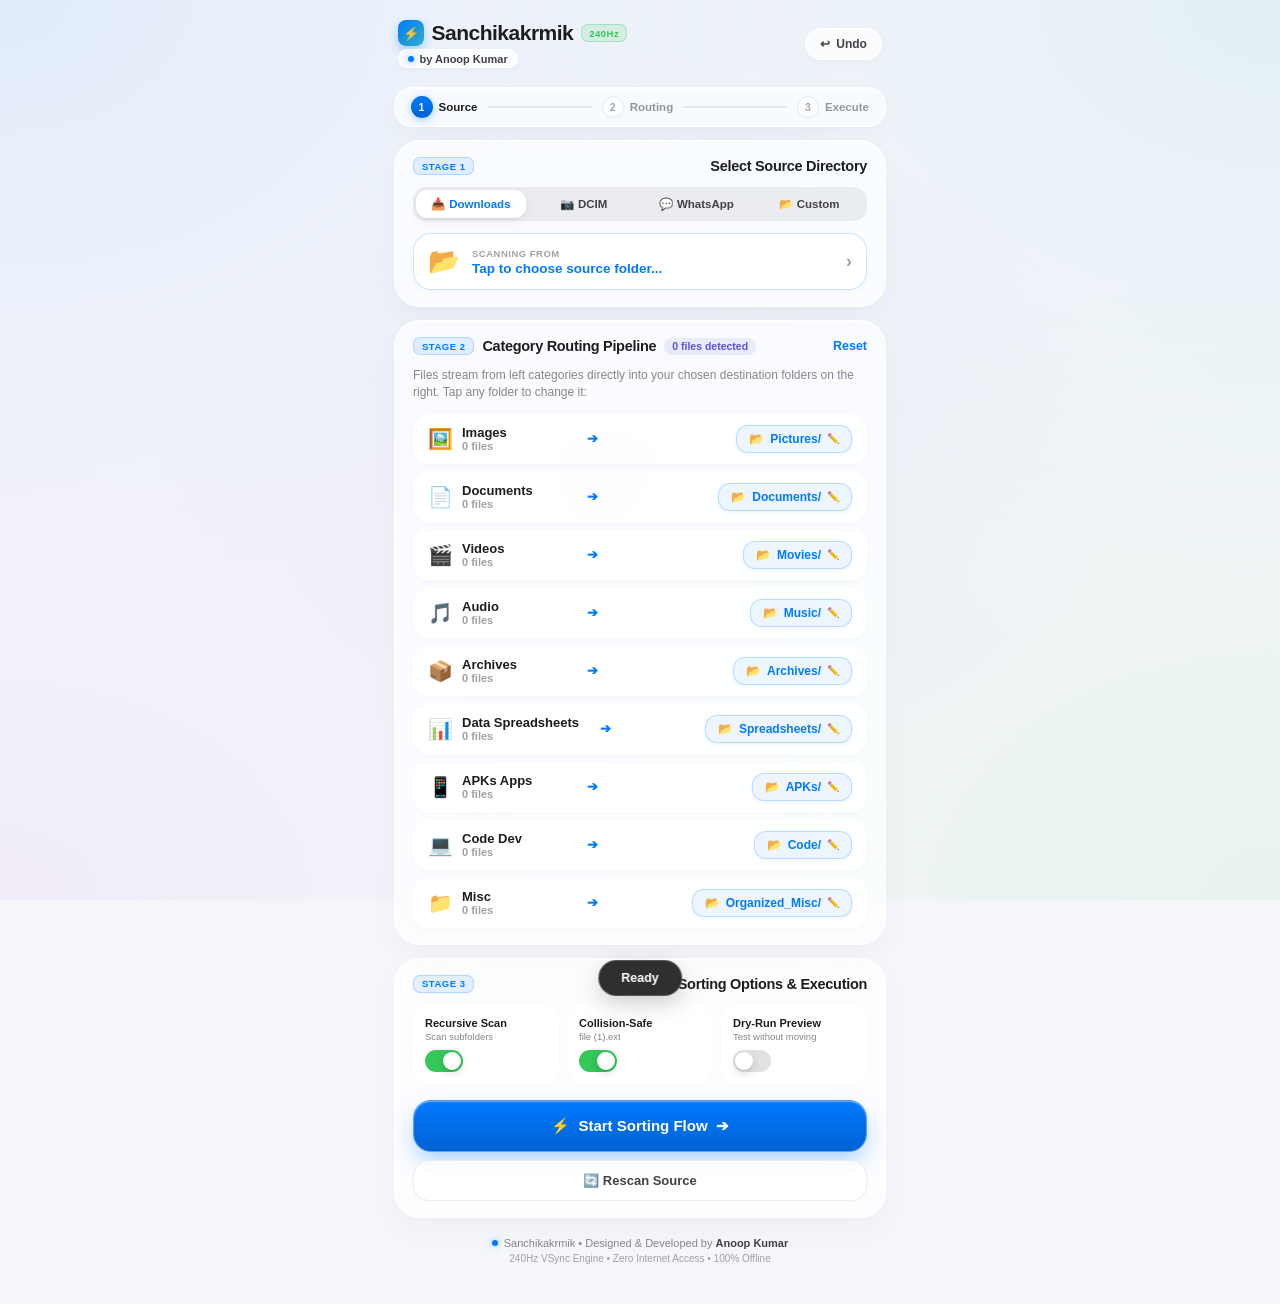
==== commit 4f6d2c31: "feat(ui): infuse latest iOS design system into Android 17 Glass Flow architecture - iOS continuous s" ====
--- a/file-sorter-android/app/src/main/assets/index.html
+++ b/file-sorter-android/app/src/main/assets/index.html
@@ -191,9 +191,10 @@
     </footer>
 </div>
 
-<!-- IN-APP FOLDER PICKER MODAL -->
+<!-- IN-APP FOLDER PICKER MODAL (iOS Sheet Presentation) -->
 <div class="modal-overlay" id="folderPickerModal" style="display: none;">
     <div class="modal-card">
+        <div class="ios-sheet-grabber"></div>
         <div class="modal-header">
             <div class="modal-header-meta">
                 <span class="modal-icon">📂</span>
--- a/file-sorter-android/app/src/main/assets/style.css
+++ b/file-sorter-android/app/src/main/assets/style.css
@@ -1,15 +1,40 @@
 :root {
-    --bg-color: #070b14;
-    --card-bg: rgba(13, 20, 36, 0.88);
-    --card-border: rgba(255, 255, 255, 0.08);
-    --primary: #4f46e5;
-    --primary-light: #6366f1;
-    --accent-cyan: #06b6d4;
-    --accent-emerald: #10b981;
-    --text-main: #f8fafc;
-    --text-muted: #94a3b8;
-    --text-dim: #64748b;
-    --flow-line: rgba(99, 102, 241, 0.3);
+    /* iOS 18/19 & Android 17 Unified Fluid Glass Design System */
+    --bg-base: #f5f6fa;
+    --card-glass: rgba(255, 255, 255, 0.72);
+    --card-glass-hover: rgba(255, 255, 255, 0.88);
+    --card-border: rgba(255, 255, 255, 0.95);
+    --card-border-subtle: rgba(226, 232, 240, 0.7);
+    
+    /* Apple System Colors */
+    --ios-blue: #007aff;
+    --ios-blue-gradient: linear-gradient(180deg, #007aff 0%, #0062d2 100%);
+    --ios-green: #34c759;
+    --ios-indigo: #5856d6;
+    --ios-teal: #30b0c7;
+    --ios-orange: #ff9500;
+    --ios-gray-fill: rgba(120, 120, 128, 0.12);
+    --ios-separator: rgba(60, 60, 67, 0.12);
+
+    /* Typography (SF Pro Hierarchy) */
+    --text-primary: #1d1d1f;
+    --text-secondary: #424245;
+    --text-muted: #86868b;
+    --text-dim: #a1a1a6;
+
+    /* Apple Depth & Soft Ambient Shadows */
+    --ios-shadow-card: 
+        0 12px 34px -6px rgba(0, 0, 0, 0.04),
+        0 4px 12px -2px rgba(0, 0, 0, 0.02),
+        inset 0 1px 1px 0 rgba(255, 255, 255, 0.95);
+
+    --ios-shadow-active:
+        0 18px 40px -4px rgba(0, 122, 255, 0.12),
+        0 6px 16px -2px rgba(0, 0, 0, 0.04),
+        inset 0 1px 1px 0 rgba(255, 255, 255, 1);
+
+    /* iOS Fluid Spring Physics */
+    --ease-spring: cubic-bezier(0.32, 0.72, 0, 1);
     --ease-240: cubic-bezier(0.16, 1, 0.3, 1);
 }
 
@@ -17,18 +42,21 @@
     box-sizing: border-box;
     margin: 0;
     padding: 0;
-    font-family: -apple-system, BlinkMacSystemFont, "Segoe UI", Roboto, Helvetica, Arial, sans-serif;
+    font-family: -apple-system, BlinkMacSystemFont, "SF Pro Display", "SF Pro Text", "Helvetica Neue", sans-serif;
     -webkit-tap-highlight-color: transparent;
     -webkit-font-smoothing: antialiased;
 }
 
 body {
-    background-color: var(--bg-color);
+    background-color: var(--bg-base);
     background-image: 
-        radial-gradient(circle at 10% 5%, rgba(99, 102, 241, 0.12) 0%, transparent 45%),
-        radial-gradient(circle at 90% 90%, rgba(6, 182, 212, 0.09) 0%, transparent 50%);
+        radial-gradient(at 0% 0%, rgba(0, 122, 255, 0.08) 0px, transparent 48%),
+        radial-gradient(at 100% 0%, rgba(48, 176, 199, 0.09) 0px, transparent 45%),
+        radial-gradient(at 50% 50%, rgba(88, 86, 214, 0.05) 0px, transparent 55%),
+        radial-gradient(at 100% 100%, rgba(52, 199, 89, 0.07) 0px, transparent 50%),
+        radial-gradient(at 0% 100%, rgba(175, 82, 222, 0.06) 0px, transparent 50%);
     background-attachment: fixed;
-    color: var(--text-main);
+    color: var(--text-primary);
     display: flex;
     justify-content: center;
     min-height: 100vh;
@@ -41,13 +69,13 @@
     padding: 14px;
     display: flex;
     flex-direction: column;
-    gap: 14px;
+    gap: 13px;
     padding-bottom: 40px;
     transform: translate3d(0, 0, 0);
 }
 
 /* ======================================================== */
-/* 1. HEADER & SUBTLE DISCREET BRANDING                     */
+/* 1. iOS + ANDROID 17 HEADER WITH ELEGANT SQUIRCLE PILL    */
 /* ======================================================== */
 .app-header {
     display: flex;
@@ -69,110 +97,117 @@
 }
 
 .logo-gem {
-    background: linear-gradient(135deg, #4f46e5, #06b6d4);
+    background: linear-gradient(135deg, #007aff, #30b0c7);
     color: #fff;
-    width: 24px;
-    height: 24px;
-    border-radius: 6px;
+    width: 26px;
+    height: 26px;
+    border-radius: 8px; /* iOS Continuous Squircle */
     display: flex;
     align-items: center;
     justify-content: center;
     font-size: 13px;
-    box-shadow: 0 0 10px rgba(99, 102, 241, 0.4);
+    box-shadow: 0 4px 10px rgba(0, 122, 255, 0.3);
 }
 
 .brand-title {
-    font-size: 20px;
-    font-weight: 800;
-    letter-spacing: -0.4px;
-    background: linear-gradient(90deg, #f1f5f9, #cbd5e1);
-    -webkit-background-clip: text;
-    -webkit-text-fill-color: transparent;
+    font-size: 21px;
+    font-weight: 800;
+    letter-spacing: -0.5px;
+    color: var(--text-primary);
 }
 
 .hz-tag {
-    background: rgba(16, 185, 129, 0.12);
-    border: 1px solid rgba(16, 185, 129, 0.35);
-    color: #34d399;
+    background: rgba(52, 199, 89, 0.12);
+    border: 1px solid rgba(52, 199, 89, 0.3);
+    color: var(--ios-green);
     font-size: 9.5px;
     font-weight: 800;
-    padding: 2px 6px;
-    border-radius: 5px;
+    padding: 2.5px 7px;
+    border-radius: 7px;
     letter-spacing: 0.5px;
 }
 
-/* Subtle, tasteful Anoop Kumar credit (not disturbing!) */
+/* Discreet Anoop Kumar branding badge */
 .creator-badge {
     display: inline-flex;
     align-items: center;
     gap: 6px;
-    background: rgba(255, 255, 255, 0.04);
-    border: 1px solid rgba(255, 255, 255, 0.07);
-    padding: 2px 8px;
+    background: rgba(255, 255, 255, 0.72);
+    border: 1px solid rgba(255, 255, 255, 0.95);
+    padding: 2.5px 9px;
     border-radius: 12px;
     width: fit-content;
+    box-shadow: 0 2px 6px rgba(0, 0, 0, 0.03);
+    backdrop-filter: blur(14px);
+    -webkit-backdrop-filter: blur(14px);
 }
 
 .rgb-mini-pulse {
-    width: 5px;
-    height: 5px;
+    width: 6px;
+    height: 6px;
     border-radius: 50%;
-    background: #00ffff;
-    box-shadow: 0 0 6px #00ffff;
+    background: var(--ios-blue);
+    box-shadow: 0 0 6px rgba(0, 122, 255, 0.5);
     animation: rgb-dot 2.5s infinite alternate;
 }
 
 @keyframes rgb-dot {
-    0% { background: #ff0055; box-shadow: 0 0 6px #ff0055; }
-    50% { background: #00ff88; box-shadow: 0 0 6px #00ff88; }
-    100% { background: #00ccff; box-shadow: 0 0 6px #00ccff; }
+    0% { background: #ff2d55; box-shadow: 0 0 6px #ff2d55; }
+    50% { background: #34c759; box-shadow: 0 0 6px #34c759; }
+    100% { background: #007aff; box-shadow: 0 0 6px #007aff; }
 }
 
 .creator-text {
     font-size: 11px;
     font-weight: 600;
-    color: var(--text-muted);
+    color: var(--text-secondary);
 }
 
 .btn-undo-subtle {
-    background: rgba(30, 41, 59, 0.6);
-    border: 1px solid rgba(255, 255, 255, 0.08);
-    color: #cbd5e1;
-    padding: 7px 13px;
-    border-radius: 16px;
+    background: rgba(255, 255, 255, 0.75);
+    border: 1px solid rgba(255, 255, 255, 0.95);
+    color: var(--text-secondary);
+    padding: 8px 14px;
+    border-radius: 18px;
     font-size: 12px;
     font-weight: 700;
     cursor: pointer;
     display: flex;
     align-items: center;
-    gap: 5px;
-    transition: transform 0.12s var(--ease-240), background 0.15s;
+    gap: 6px;
+    box-shadow: 0 2px 8px rgba(0, 0, 0, 0.03);
+    backdrop-filter: blur(14px);
+    -webkit-backdrop-filter: blur(14px);
+    transition: transform 0.12s var(--ease-spring), background 0.15s;
 }
 
 .btn-undo-subtle:active {
-    transform: scale(0.93);
-    background: #334155;
-}
-
-/* ======================================================== */
-/* 2. VISUAL FLOW STEPPER PIPELINE                          */
+    transform: scale(0.94);
+    background: rgba(255, 255, 255, 0.98);
+}
+
+/* ======================================================== */
+/* 2. iOS STEPPER (CAPSULE SEGMENTED FLOW)                  */
 /* ======================================================== */
 .flow-stepper {
     display: flex;
     align-items: center;
     justify-content: space-between;
-    background: rgba(11, 17, 31, 0.7);
-    border: 1px solid rgba(255, 255, 255, 0.06);
-    border-radius: 14px;
+    background: rgba(255, 255, 255, 0.65);
+    border: 1px solid var(--card-border);
+    border-radius: 18px;
     padding: 8px 16px;
+    backdrop-filter: blur(30px) saturate(200%);
+    -webkit-backdrop-filter: blur(30px) saturate(200%);
+    box-shadow: var(--ios-shadow-card);
 }
 
 .step-item {
     display: flex;
     align-items: center;
     gap: 6px;
-    opacity: 0.5;
-    transition: opacity 0.2s, transform 0.2s;
+    opacity: 0.45;
+    transition: opacity 0.25s var(--ease-spring), transform 0.25s;
 }
 
 .step-item.active {
@@ -180,58 +215,62 @@
 }
 
 .step-dot {
-    width: 20px;
-    height: 20px;
+    width: 22px;
+    height: 22px;
     border-radius: 50%;
-    background: #1e293b;
-    border: 1px solid rgba(255, 255, 255, 0.15);
-    color: #cbd5e1;
-    font-size: 10px;
+    background: rgba(255, 255, 255, 0.9);
+    border: 1px solid rgba(203, 213, 225, 0.8);
+    color: var(--text-secondary);
+    font-size: 10.5px;
     font-weight: 800;
     display: flex;
     align-items: center;
     justify-content: center;
+    box-shadow: 0 2px 5px rgba(0, 0, 0, 0.04);
 }
 
 .step-item.active .step-dot {
-    background: var(--primary);
-    border-color: var(--primary-light);
+    background: var(--ios-blue-gradient);
+    border-color: transparent;
     color: #fff;
-    box-shadow: 0 0 8px rgba(99, 102, 241, 0.5);
+    box-shadow: 0 2px 8px rgba(0, 122, 255, 0.35);
 }
 
 .step-label {
-    font-size: 11px;
-    font-weight: 700;
-    color: #f1f5f9;
+    font-size: 11.5px;
+    font-weight: 700;
+    color: var(--text-primary);
 }
 
 .step-track {
     flex: 1;
     height: 2px;
-    background: rgba(255, 255, 255, 0.08);
+    background: rgba(203, 213, 225, 0.5);
     margin: 0 10px;
+    border-radius: 2px;
+}
+
+.step-track.filled {
+    background: var(--ios-blue-gradient);
+}
+
+/* ======================================================== */
+/* 3. iOS INSET GROUPED LIQUID GLASS CARDS                  */
+/* ======================================================== */
+.flow-card {
+    background: var(--card-glass);
+    border: 1px solid var(--card-border);
+    border-radius: 26px; /* iOS Continuous Squircle */
+    padding: 16px 18px;
+    display: flex;
+    flex-direction: column;
+    gap: 12px;
+    backdrop-filter: blur(35px) saturate(210%);
+    -webkit-backdrop-filter: blur(35px) saturate(210%);
+    box-shadow: var(--ios-shadow-card);
     position: relative;
     overflow: hidden;
-}
-
-.step-track.filled {
-    background: var(--primary);
-}
-
-/* ======================================================== */
-/* 3. FLOW STAGE CARDS                                      */
-/* ======================================================== */
-.flow-card {
-    background: var(--card-bg);
-    border: 1px solid var(--card-border);
-    border-radius: 18px;
-    padding: 16px;
-    display: flex;
-    flex-direction: column;
-    gap: 12px;
-    backdrop-filter: blur(16px);
-    box-shadow: 0 6px 20px rgba(0, 0, 0, 0.35);
+    transition: transform 0.15s var(--ease-spring), box-shadow 0.2s;
 }
 
 .flow-card-head {
@@ -244,11 +283,11 @@
 .flow-stage-tag {
     font-size: 9.5px;
     font-weight: 800;
-    color: var(--accent-cyan);
-    background: rgba(6, 182, 212, 0.12);
-    border: 1px solid rgba(6, 182, 212, 0.28);
-    padding: 2px 7px;
-    border-radius: 5px;
+    color: var(--ios-blue);
+    background: rgba(0, 122, 255, 0.1);
+    border: 1px solid rgba(0, 122, 255, 0.22);
+    padding: 2.5px 8px;
+    border-radius: 7px;
     letter-spacing: 0.5px;
 }
 
@@ -260,93 +299,98 @@
 }
 
 .flow-card-title {
-    font-size: 13.5px;
-    font-weight: 800;
-    color: #e2e8f0;
+    font-size: 14.5px;
+    font-weight: 800;
+    color: var(--text-primary);
+    letter-spacing: -0.3px;
 }
 
 .stats-badge {
-    font-size: 10px;
-    font-weight: 700;
-    color: #38bdf8;
-    background: rgba(56, 189, 248, 0.1);
-    padding: 2px 7px;
+    font-size: 10.5px;
+    font-weight: 700;
+    color: var(--ios-indigo);
+    background: rgba(88, 86, 214, 0.1);
+    padding: 2.5px 8px;
     border-radius: 8px;
 }
 
 .btn-link {
     background: none;
     border: none;
-    color: var(--text-dim);
+    color: var(--ios-blue);
+    font-size: 12.5px;
+    font-weight: 700;
+    cursor: pointer;
+}
+
+.btn-link:active {
+    opacity: 0.5;
+}
+
+.flow-stage-desc {
+    font-size: 12px;
+    color: var(--text-muted);
+    line-height: 1.45;
+}
+
+/* ======================================================== */
+/* STAGE 1: iOS SEGMENTED CONTROL PRESETS & DISPLAY         */
+/* ======================================================== */
+.source-presets {
+    background: var(--ios-gray-fill);
+    padding: 3px;
+    border-radius: 14px; /* iOS Segmented Capsule */
+    display: flex;
+    gap: 3px;
+}
+
+.preset-chip {
+    flex: 1;
+    background: transparent;
+    border: none;
+    color: var(--text-secondary);
+    padding: 7px 6px;
+    border-radius: 11px;
     font-size: 11.5px;
     font-weight: 700;
     cursor: pointer;
-}
-
-.btn-link:active {
-    color: #fff;
-}
-
-.flow-stage-desc {
-    font-size: 11.5px;
-    color: var(--text-muted);
-    line-height: 1.4;
-}
-
-/* ======================================================== */
-/* STAGE 1: SOURCE PRESETS & DISPLAY                        */
-/* ======================================================== */
-.source-presets {
-    display: flex;
-    gap: 6px;
-    overflow-x: auto;
-    padding-bottom: 2px;
-}
-
-.preset-chip {
-    background: rgba(30, 41, 59, 0.6);
-    border: 1px solid rgba(255, 255, 255, 0.08);
-    color: #cbd5e1;
-    padding: 7px 12px;
-    border-radius: 12px;
-    font-size: 11.5px;
-    font-weight: 700;
-    cursor: pointer;
     white-space: nowrap;
     display: flex;
     align-items: center;
-    gap: 5px;
-    transition: transform 0.12s var(--ease-240), background 0.15s, border-color 0.15s;
+    justify-content: center;
+    gap: 4px;
+    transition: all 0.2s var(--ease-spring);
 }
 
 .preset-chip.active {
-    background: rgba(99, 102, 241, 0.2);
-    border-color: rgba(99, 102, 241, 0.5);
-    color: #818cf8;
+    background: #ffffff;
+    box-shadow: 0 3px 8px rgba(0, 0, 0, 0.08), 0 1px 2px rgba(0, 0, 0, 0.04);
+    color: var(--ios-blue);
 }
 
 .preset-chip:active {
-    transform: scale(0.95);
+    transform: scale(0.97);
 }
 
 .source-display-box {
     display: flex;
     align-items: center;
     gap: 12px;
-    background: rgba(7, 11, 20, 0.85);
-    border: 1px dashed rgba(99, 102, 241, 0.35);
-    border-radius: 14px;
+    background: rgba(255, 255, 255, 0.88);
+    border: 1px solid rgba(0, 122, 255, 0.2);
+    border-radius: 18px;
     padding: 12px 14px;
     cursor: pointer;
+    box-shadow: 0 2px 10px rgba(0, 0, 0, 0.02);
     transition: border-color 0.2s, background 0.15s;
 }
 
 .source-display-box:active {
-    background: rgba(15, 23, 42, 0.9);
+    background: rgba(255, 255, 255, 0.98);
 }
 
 .source-icon {
-    font-size: 24px;
+    font-size: 26px;
 }
 
 .source-info {
@@ -365,9 +409,9 @@
 }
 
 .source-path {
-    font-size: 13px;
-    font-weight: 700;
-    color: #38bdf8;
+    font-size: 13.5px;
+    font-weight: 800;
+    color: var(--ios-blue);
     white-space: nowrap;
     overflow: hidden;
     text-overflow: ellipsis;
@@ -376,10 +420,11 @@
 .source-chevron {
     color: var(--text-dim);
     font-size: 18px;
-}
-
-/* ======================================================== */
-/* STAGE 2: CATEGORY ROUTING PIPELINE (FLOW UI)            */
+    font-weight: 700;
+}
+
+/* ======================================================== */
+/* STAGE 2: iOS INSET GROUPED PIPELINE NODES                */
 /* ======================================================== */
 .flow-pipeline-container {
     display: flex;
@@ -391,24 +436,25 @@
     display: flex;
     align-items: center;
     justify-content: space-between;
-    background: rgba(8, 13, 24, 0.85);
-    border: 1px solid rgba(255, 255, 255, 0.05);
-    border-radius: 13px;
-    padding: 9px 12px;
-    gap: 8px;
-    transition: transform 0.12s var(--ease-240), border-color 0.15s;
+    background: rgba(255, 255, 255, 0.82);
+    border: 1px solid rgba(255, 255, 255, 0.95);
+    border-radius: 16px;
+    padding: 10px 14px;
+    gap: 8px;
+    box-shadow: 0 2px 6px rgba(0, 0, 0, 0.02);
+    transition: transform 0.12s var(--ease-spring), box-shadow 0.15s;
 }
 
 /* Origin Node (Left) */
 .flow-origin-node {
     display: flex;
     align-items: center;
-    gap: 8px;
-    min-width: 120px;
+    gap: 9px;
+    min-width: 125px;
 }
 
 .flow-cat-icon {
-    font-size: 19px;
+    font-size: 20px;
 }
 
 .flow-cat-meta {
@@ -417,40 +463,39 @@
 }
 
 .flow-cat-name {
-    font-size: 12.5px;
-    font-weight: 800;
-    color: #f1f5f9;
+    font-size: 13px;
+    font-weight: 800;
+    color: var(--text-primary);
 }
 
 .flow-cat-count {
-    font-size: 10.5px;
-    font-weight: 700;
-}
-
-/* Connector Stream (Center) */
+    font-size: 11px;
+    font-weight: 700;
+}
+
+/* Flow Stream Connector (Center) */
 .flow-stream-connector {
     display: flex;
     align-items: center;
     justify-content: center;
-    color: var(--text-dim);
+    color: var(--ios-blue);
     font-size: 12px;
     font-weight: 800;
-    opacity: 0.6;
 }
 
 .flow-stream-arrow {
-    color: #6366f1;
     font-size: 13px;
+    color: var(--ios-blue);
     animation: flowPulse 2s infinite ease-in-out;
 }
 
 @keyframes flowPulse {
-    0% { transform: translateX(-2px); opacity: 0.5; }
+    0% { transform: translateX(-2px); opacity: 0.6; }
     50% { transform: translateX(2px); opacity: 1; }
-    100% { transform: translateX(-2px); opacity: 0.5; }
-}
-
-/* Destination Node (Right - Interactive Folder Target) */
+    100% { transform: translateX(-2px); opacity: 0.6; }
+}
+
+/* Destination Target Pill (Right - iOS Pill Button) */
 .flow-target-node {
     flex: 1;
     display: flex;
@@ -461,23 +506,24 @@
 }
 
 .target-folder-pill {
-    background: rgba(22, 33, 56, 0.7);
-    border: 1px solid rgba(56, 189, 248, 0.25);
-    padding: 6px 10px;
-    border-radius: 8px;
-    display: flex;
-    align-items: center;
-    gap: 5px;
+    background: rgba(235, 245, 255, 0.88);
+    border: 1px solid rgba(0, 122, 255, 0.22);
+    padding: 6px 12px;
+    border-radius: 12px;
+    display: flex;
+    align-items: center;
+    gap: 6px;
     cursor: pointer;
     overflow: hidden;
     max-width: 100%;
-    transition: background 0.15s, border-color 0.15s, transform 0.1s var(--ease-240);
+    box-shadow: 0 1px 4px rgba(0, 122, 255, 0.08);
+    transition: background 0.15s, border-color 0.15s, transform 0.1s var(--ease-spring);
 }
 
 .target-folder-pill:active {
     transform: scale(0.96);
-    background: rgba(30, 45, 75, 0.9);
-    border-color: #38bdf8;
+    background: rgba(215, 235, 255, 0.98);
+    border-color: var(--ios-blue);
 }
 
 .target-folder-icon {
@@ -485,9 +531,9 @@
 }
 
 .target-folder-text {
-    font-size: 11.5px;
-    font-weight: 700;
-    color: #38bdf8;
+    font-size: 12px;
+    font-weight: 800;
+    color: var(--ios-blue);
     white-space: nowrap;
     overflow: hidden;
     text-overflow: ellipsis;
@@ -499,7 +545,7 @@
 }
 
 /* ======================================================== */
-/* STAGE 3: OPTIONS & EXECUTION                             */
+/* STAGE 3: iOS TOGGLES & EXECUTION                         */
 /* ======================================================== */
 .options-grid {
     display: grid;
@@ -508,14 +554,15 @@
 }
 
 .option-pill {
-    background: rgba(8, 13, 24, 0.85);
-    border: 1px solid rgba(255, 255, 255, 0.05);
-    border-radius: 12px;
-    padding: 10px;
+    background: rgba(255, 255, 255, 0.78);
+    border: 1px solid rgba(255, 255, 255, 0.95);
+    border-radius: 16px;
+    padding: 11px;
     display: flex;
     flex-direction: column;
     justify-content: space-between;
     gap: 8px;
+    box-shadow: 0 1px 4px rgba(0, 0, 0, 0.02);
 }
 
 .option-meta {
@@ -527,20 +574,20 @@
 .opt-title {
     font-size: 11px;
     font-weight: 800;
-    color: #e2e8f0;
+    color: var(--text-primary);
 }
 
 .opt-desc {
     font-size: 9.5px;
-    color: var(--text-dim);
-}
-
-/* Switch */
+    color: var(--text-muted);
+}
+
+/* Iconic iOS Toggle Switch (51x31 / 38x22) */
 .switch {
     position: relative;
     display: inline-block;
-    width: 36px;
-    height: 20px;
+    width: 38px;
+    height: 22px;
 }
 
 .switch input {
@@ -553,57 +600,61 @@
     position: absolute;
     cursor: pointer;
     top: 0; left: 0; right: 0; bottom: 0;
-    background-color: #334155;
-    transition: .2s var(--ease-240);
-    border-radius: 20px;
+    background-color: rgba(120, 120, 128, 0.22);
+    transition: .25s var(--ease-spring);
+    border-radius: 22px;
 }
 
 .slider:before {
     position: absolute;
     content: "";
-    height: 14px;
-    width: 14px;
-    left: 3px;
-    bottom: 3px;
+    height: 18px;
+    width: 18px;
+    left: 2px;
+    bottom: 2px;
     background-color: white;
-    transition: .2s var(--ease-240);
+    transition: .25s var(--ease-spring);
     border-radius: 50%;
+    box-shadow: 0 3px 8px rgba(0, 0, 0, 0.15), 0 1px 1px rgba(0, 0, 0, 0.06);
 }
 
 input:checked + .slider {
-    background-color: var(--primary-light);
+    background-color: var(--ios-green); /* iOS System Green */
 }
 
 input:checked + .slider:before {
     transform: translateX(16px);
 }
 
-/* Flow Execution Progress */
+/* Flow Execution Progress Card */
 .flow-progress-card {
-    background: rgba(14, 21, 38, 0.95);
-    border: 1px solid rgba(99, 102, 241, 0.4);
-    border-radius: 12px;
-    padding: 12px;
-    display: flex;
-    flex-direction: column;
-    gap: 8px;
+    background: rgba(255, 255, 255, 0.92);
+    border: 1px solid rgba(0, 122, 255, 0.3);
+    border-radius: 16px;
+    padding: 12px 14px;
+    display: flex;
+    flex-direction: column;
+    gap: 8px;
+    box-shadow: 0 4px 16px rgba(0, 122, 255, 0.1);
 }
 
 .progress-meta {
     display: flex;
     justify-content: space-between;
-    font-size: 11.5px;
-    font-weight: 800;
+    font-size: 12px;
+    font-weight: 800;
+    color: var(--text-primary);
 }
 
 .pct-glow {
-    color: #38bdf8;
+    color: var(--ios-blue);
+    font-weight: 900;
 }
 
 .progress-track {
     width: 100%;
     height: 8px;
-    background: rgba(30, 41, 59, 0.8);
+    background: rgba(226, 232, 240, 0.85);
     border-radius: 5px;
     overflow: hidden;
 }
@@ -611,7 +662,7 @@
 .progress-fill {
     width: 0%;
     height: 100%;
-    background: linear-gradient(90deg, #38bdf8, #6366f1, #38bdf8);
+    background: linear-gradient(90deg, #007aff, #30b0c7, #007aff);
     background-size: 200% 200%;
     animation: flow-shine 1.5s linear infinite;
     transition: width 0.12s var(--ease-240);
@@ -623,14 +674,14 @@
 }
 
 .progress-stream-file {
-    font-size: 10.5px;
-    color: #94a3b8;
+    font-size: 11px;
+    color: var(--text-muted);
     white-space: nowrap;
     overflow: hidden;
     text-overflow: ellipsis;
 }
 
-/* Action Trigger Buttons */
+/* iOS Floating Primary Action Button */
 .flow-actions {
     display: flex;
     flex-direction: column;
@@ -639,20 +690,20 @@
 }
 
 .btn-flow-primary {
-    background: linear-gradient(90deg, #4f46e5, #6366f1);
+    background: var(--ios-blue-gradient);
     color: #fff;
-    border: none;
-    padding: 15px;
-    border-radius: 14px;
-    font-size: 14.5px;
+    border: 1px solid rgba(255, 255, 255, 0.35);
+    padding: 16px;
+    border-radius: 18px; /* iOS Continuous Squircle */
+    font-size: 15px;
     font-weight: 800;
     cursor: pointer;
     display: flex;
     align-items: center;
     justify-content: center;
     gap: 8px;
-    box-shadow: 0 4px 16px rgba(79, 70, 229, 0.4);
-    transition: transform 0.12s var(--ease-240), box-shadow 0.2s;
+    box-shadow: 0 10px 25px -4px rgba(0, 122, 255, 0.4), inset 0 1px 1px rgba(255, 255, 255, 0.4);
+    transition: transform 0.12s var(--ease-spring), box-shadow 0.2s;
 }
 
 .btn-flow-primary:active {
@@ -673,20 +724,21 @@
 }
 
 .btn-flow-secondary {
-    background: rgba(30, 41, 59, 0.6);
-    border: 1px solid rgba(255, 255, 255, 0.08);
-    color: #cbd5e1;
-    padding: 11px;
-    border-radius: 12px;
-    font-size: 12.5px;
-    font-weight: 700;
-    cursor: pointer;
-    transition: transform 0.12s var(--ease-240);
+    background: rgba(255, 255, 255, 0.75);
+    border: 1px solid var(--card-border-subtle);
+    color: var(--text-secondary);
+    padding: 12px;
+    border-radius: 16px;
+    font-size: 13px;
+    font-weight: 800;
+    cursor: pointer;
+    box-shadow: 0 1px 4px rgba(0, 0, 0, 0.02);
+    transition: transform 0.12s var(--ease-spring), background 0.15s;
 }
 
 .btn-flow-secondary:active {
     transform: scale(0.97);
-    background: #334155;
+    background: rgba(255, 255, 255, 0.95);
 }
 
 /* ======================================================== */
@@ -710,15 +762,15 @@
 }
 
 .footer-creds strong {
-    color: #cbd5e1;
+    color: var(--text-secondary);
 }
 
 .footer-rgb-dot {
-    width: 5px;
-    height: 5px;
+    width: 6px;
+    height: 6px;
     border-radius: 50%;
-    background: #38bdf8;
-    box-shadow: 0 0 6px #38bdf8;
+    background: var(--ios-blue);
+    box-shadow: 0 0 6px rgba(0, 122, 255, 0.5);
 }
 
 .footer-sub {
@@ -730,14 +782,15 @@
 /* 5. PERMISSION CARD                                       */
 /* ======================================================== */
 .perm-card {
-    background: rgba(245, 158, 11, 0.1);
+    background: rgba(255, 249, 235, 0.85);
     border: 1px solid rgba(245, 158, 11, 0.35);
-    border-radius: 14px;
+    border-radius: 18px;
     padding: 12px 14px;
     display: flex;
     align-items: center;
     justify-content: space-between;
     gap: 10px;
+    backdrop-filter: blur(16px);
 }
 
 .perm-left {
@@ -754,25 +807,26 @@
 .perm-title {
     font-size: 12.5px;
     font-weight: 800;
-    color: #fde68a;
+    color: #92400e;
 }
 
 .perm-sub {
-    font-size: 10.5px;
-    color: #cbd5e1;
+    font-size: 11px;
+    color: #78350f;
     line-height: 1.3;
 }
 
 .btn-perm-grant {
-    background: #f59e0b;
-    color: #000;
+    background: var(--ios-orange);
+    color: #fff;
     border: none;
-    padding: 8px 12px;
-    border-radius: 8px;
+    padding: 8px 13px;
+    border-radius: 10px;
     font-size: 11.5px;
     font-weight: 800;
     cursor: pointer;
     flex-shrink: 0;
+    box-shadow: 0 2px 8px rgba(255, 149, 0, 0.3);
 }
 
 .btn-perm-grant:active {
@@ -780,14 +834,14 @@
 }
 
 /* ======================================================== */
-/* 6. IN-APP FOLDER PICKER MODAL                            */
+/* 6. iOS SHEET PRESENTATION FOLDER PICKER MODAL            */
 /* ======================================================== */
 .modal-overlay {
     position: fixed;
     top: 0; left: 0; right: 0; bottom: 0;
-    background: rgba(0, 0, 0, 0.85);
-    backdrop-filter: blur(8px);
-    -webkit-backdrop-filter: blur(8px);
+    background: rgba(0, 0, 0, 0.3);
+    backdrop-filter: blur(12px);
+    -webkit-backdrop-filter: blur(12px);
     z-index: 2000;
     display: flex;
     justify-content: center;
@@ -802,38 +856,53 @@
 }
 
 .modal-card {
-    background: #0e1424;
-    border: 1px solid rgba(255, 255, 255, 0.1);
-    border-top-left-radius: 20px;
-    border-top-right-radius: 20px;
+    background: rgba(255, 255, 255, 0.9);
+    border: 1px solid rgba(255, 255, 255, 0.95);
+    border-top-left-radius: 28px;
+    border-top-right-radius: 28px;
     width: 100%;
     max-width: 520px;
     height: 82vh;
     display: flex;
     flex-direction: column;
-    box-shadow: 0 -10px 40px rgba(0, 0, 0, 0.85);
+    box-shadow: 0 -15px 45px rgba(0, 0, 0, 0.12);
     overflow: hidden;
-    animation: slideUp 0.2s var(--ease-240);
+    backdrop-filter: blur(40px) saturate(210%);
+    -webkit-backdrop-filter: blur(40px) saturate(210%);
+    animation: slideUp 0.25s var(--ease-spring);
+}
+
+/* iOS Pull-down Sheet Grabber Handle */
+.ios-sheet-grabber {
+    width: 36px;
+    height: 5px;
+    background: rgba(60, 60, 67, 0.22);
+    border-radius: 4px;
+    margin: 8px auto 2px auto;
+    flex-shrink: 0;
 }
 
 @keyframes slideUp {
-    from { transform: translateY(40px); opacity: 0.8; }
+    from { transform: translateY(50px); opacity: 0.8; }
     to { transform: translateY(0); opacity: 1; }
 }
 
 @media (min-width: 540px) {
     .modal-card {
-        border-radius: 20px;
+        border-radius: 26px;
         height: 75vh;
     }
+    .ios-sheet-grabber {
+        display: none;
+    }
 }
 
 .modal-header {
     display: flex;
     justify-content: space-between;
     align-items: center;
-    padding: 12px 16px;
-    border-bottom: 1px solid rgba(255, 255, 255, 0.08);
+    padding: 10px 18px 12px 18px;
+    border-bottom: 1px solid var(--ios-separator);
 }
 
 .modal-header-meta {
@@ -843,19 +912,19 @@
 }
 
 .modal-icon {
-    font-size: 17px;
+    font-size: 18px;
 }
 
 .modal-title {
-    font-size: 14px;
-    font-weight: 800;
-    color: #f1f5f9;
+    font-size: 15px;
+    font-weight: 800;
+    color: var(--text-primary);
 }
 
 .btn-close-modal {
-    background: rgba(255, 255, 255, 0.08);
+    background: rgba(118, 118, 128, 0.12);
     border: none;
-    color: #cbd5e1;
+    color: var(--text-secondary);
     width: 30px;
     height: 30px;
     border-radius: 50%;
@@ -865,6 +934,11 @@
     display: flex;
     align-items: center;
     justify-content: center;
+    transition: transform 0.12s;
+}
+
+.btn-close-modal:active {
+    transform: scale(0.9);
 }
 
 .quick-shortcuts {
@@ -872,54 +946,60 @@
     gap: 6px;
     padding: 8px 14px;
     overflow-x: auto;
-    background: rgba(6, 10, 18, 0.8);
-    border-bottom: 1px solid rgba(255, 255, 255, 0.05);
+    background: rgba(248, 250, 252, 0.75);
+    border-bottom: 1px solid var(--ios-separator);
     white-space: nowrap;
     -webkit-overflow-scrolling: touch;
 }
 
 .chip {
-    background: rgba(30, 41, 59, 0.7);
-    border: 1px solid rgba(255, 255, 255, 0.08);
-    color: #cbd5e1;
+    background: rgba(255, 255, 255, 0.88);
+    border: 1px solid rgba(203, 213, 225, 0.7);
+    color: var(--text-secondary);
+    padding: 6px 11px;
+    border-radius: 12px;
+    font-size: 11.5px;
+    font-weight: 700;
+    cursor: pointer;
+    flex-shrink: 0;
+    box-shadow: 0 1px 3px rgba(0, 0, 0, 0.02);
+}
+
+.chip:active {
+    background: rgba(0, 122, 255, 0.1);
+    border-color: var(--ios-blue);
+    color: var(--ios-blue);
+}
+
+.breadcrumbs-bar {
+    display: flex;
+    align-items: center;
+    gap: 8px;
+    padding: 10px 14px;
+    background: rgba(248, 250, 252, 0.85);
+    border-bottom: 1px solid var(--ios-separator);
+}
+
+.btn-up-dir {
+    background: rgba(255, 255, 255, 0.95);
+    border: 1px solid rgba(203, 213, 225, 0.8);
+    color: var(--text-secondary);
     padding: 5px 10px;
-    border-radius: 12px;
-    font-size: 11px;
-    font-weight: 700;
+    border-radius: 8px;
+    font-size: 11.5px;
+    font-weight: 800;
     cursor: pointer;
     flex-shrink: 0;
 }
 
-.chip:active {
-    background: #38bdf8;
-    color: #000;
-}
-
-.breadcrumbs-bar {
-    display: flex;
-    align-items: center;
-    gap: 8px;
-    padding: 9px 14px;
-    background: rgba(10, 15, 26, 0.9);
-    border-bottom: 1px solid rgba(255, 255, 255, 0.05);
-}
-
-.btn-up-dir {
-    background: rgba(30, 41, 59, 0.8);
-    border: 1px solid rgba(255, 255, 255, 0.1);
-    color: #e5e7eb;
-    padding: 4px 9px;
-    border-radius: 6px;
-    font-size: 11px;
-    font-weight: 800;
-    cursor: pointer;
-    flex-shrink: 0;
+.btn-up-dir:active {
+    transform: scale(0.92);
 }
 
 .breadcrumb-path {
-    font-size: 11.5px;
-    font-weight: 700;
-    color: #38bdf8;
+    font-size: 12px;
+    font-weight: 700;
+    color: var(--ios-blue);
     white-space: nowrap;
     overflow: hidden;
     text-overflow: ellipsis;
@@ -931,34 +1011,35 @@
     padding: 8px 12px;
     display: flex;
     flex-direction: column;
-    gap: 4px;
+    gap: 5px;
 }
 
 .folder-item {
     display: flex;
     align-items: center;
     gap: 10px;
-    padding: 10px 12px;
-    border-radius: 10px;
-    cursor: pointer;
-    background: rgba(255, 255, 255, 0.02);
-    border: 1px solid rgba(255, 255, 255, 0.03);
-    transition: background 0.12s var(--ease-240);
+    padding: 11px 14px;
+    border-radius: 14px;
+    cursor: pointer;
+    background: rgba(255, 255, 255, 0.82);
+    border: 1px solid rgba(255, 255, 255, 0.95);
+    box-shadow: 0 1px 3px rgba(0, 0, 0, 0.02);
+    transition: background 0.12s var(--ease-spring);
 }
 
 .folder-item:active {
-    background: rgba(99, 102, 241, 0.15);
-    border-color: rgba(99, 102, 241, 0.3);
+    background: rgba(235, 245, 255, 0.98);
+    border-color: rgba(0, 122, 255, 0.35);
 }
 
 .folder-item-icon {
-    font-size: 18px;
+    font-size: 20px;
 }
 
 .folder-item-name {
-    font-size: 12.5px;
-    font-weight: 700;
-    color: #f3f4f6;
+    font-size: 13px;
+    font-weight: 700;
+    color: var(--text-primary);
     flex: 1;
     white-space: nowrap;
     overflow: hidden;
@@ -967,32 +1048,33 @@
 
 .folder-item-chevron {
     color: var(--text-dim);
-    font-size: 13px;
+    font-size: 14px;
+    font-weight: 700;
 }
 
 .loading-folders, .empty-folders {
     text-align: center;
     color: var(--text-muted);
-    font-size: 12.5px;
-    padding: 30px 10px;
+    font-size: 13px;
+    padding: 35px 10px;
 }
 
 .modal-footer {
     display: flex;
     align-items: center;
     gap: 8px;
-    padding: 10px 14px;
-    background: rgba(8, 12, 22, 0.95);
-    border-top: 1px solid rgba(255, 255, 255, 0.06);
+    padding: 12px 14px;
+    background: rgba(248, 250, 252, 0.95);
+    border-top: 1px solid var(--ios-separator);
 }
 
 .btn-new-folder {
-    background: rgba(30, 41, 59, 0.8);
-    border: 1px solid rgba(255, 255, 255, 0.1);
-    color: #cbd5e1;
-    padding: 10px 12px;
-    border-radius: 10px;
-    font-size: 11.5px;
+    background: rgba(255, 255, 255, 0.9);
+    border: 1px solid rgba(203, 213, 225, 0.8);
+    color: var(--text-secondary);
+    padding: 12px 14px;
+    border-radius: 14px;
+    font-size: 12px;
     font-weight: 800;
     cursor: pointer;
     white-space: nowrap;
@@ -1000,16 +1082,17 @@
 
 .btn-select-current {
     flex: 1;
-    background: linear-gradient(90deg, #10b981, #059669);
-    border: none;
+    background: linear-gradient(180deg, #34c759 0%, #28a745 100%);
+    border: 1px solid rgba(255, 255, 255, 0.3);
     color: #fff;
-    padding: 11px 14px;
-    border-radius: 10px;
-    font-size: 12.5px;
-    font-weight: 900;
+    padding: 12px 16px;
+    border-radius: 14px;
+    font-size: 13px;
+    font-weight: 800;
     cursor: pointer;
     text-align: center;
-    transition: transform 0.12s var(--ease-240);
+    box-shadow: 0 4px 12px rgba(52, 199, 89, 0.3);
+    transition: transform 0.12s var(--ease-spring);
 }
 
 .btn-select-current:active {
@@ -1022,15 +1105,17 @@
     bottom: 24px;
     left: 50%;
     transform: translateX(-50%) translateY(120px);
-    background: #0f172a;
-    border: 1px solid rgba(99, 102, 241, 0.4);
+    background: rgba(30, 30, 32, 0.92);
+    border: 1px solid rgba(255, 255, 255, 0.2);
     color: #fff;
-    padding: 10px 20px;
-    border-radius: 25px;
-    font-size: 12px;
-    font-weight: 700;
-    box-shadow: 0 6px 20px rgba(0, 0, 0, 0.6);
-    transition: transform 0.22s var(--ease-240);
+    padding: 10px 22px;
+    border-radius: 30px;
+    font-size: 12.5px;
+    font-weight: 700;
+    box-shadow: 0 8px 25px rgba(0, 0, 0, 0.18);
+    backdrop-filter: blur(16px);
+    -webkit-backdrop-filter: blur(16px);
+    transition: transform 0.22s var(--ease-spring);
     z-index: 3000;
     max-width: 90vw;
     text-align: center;
